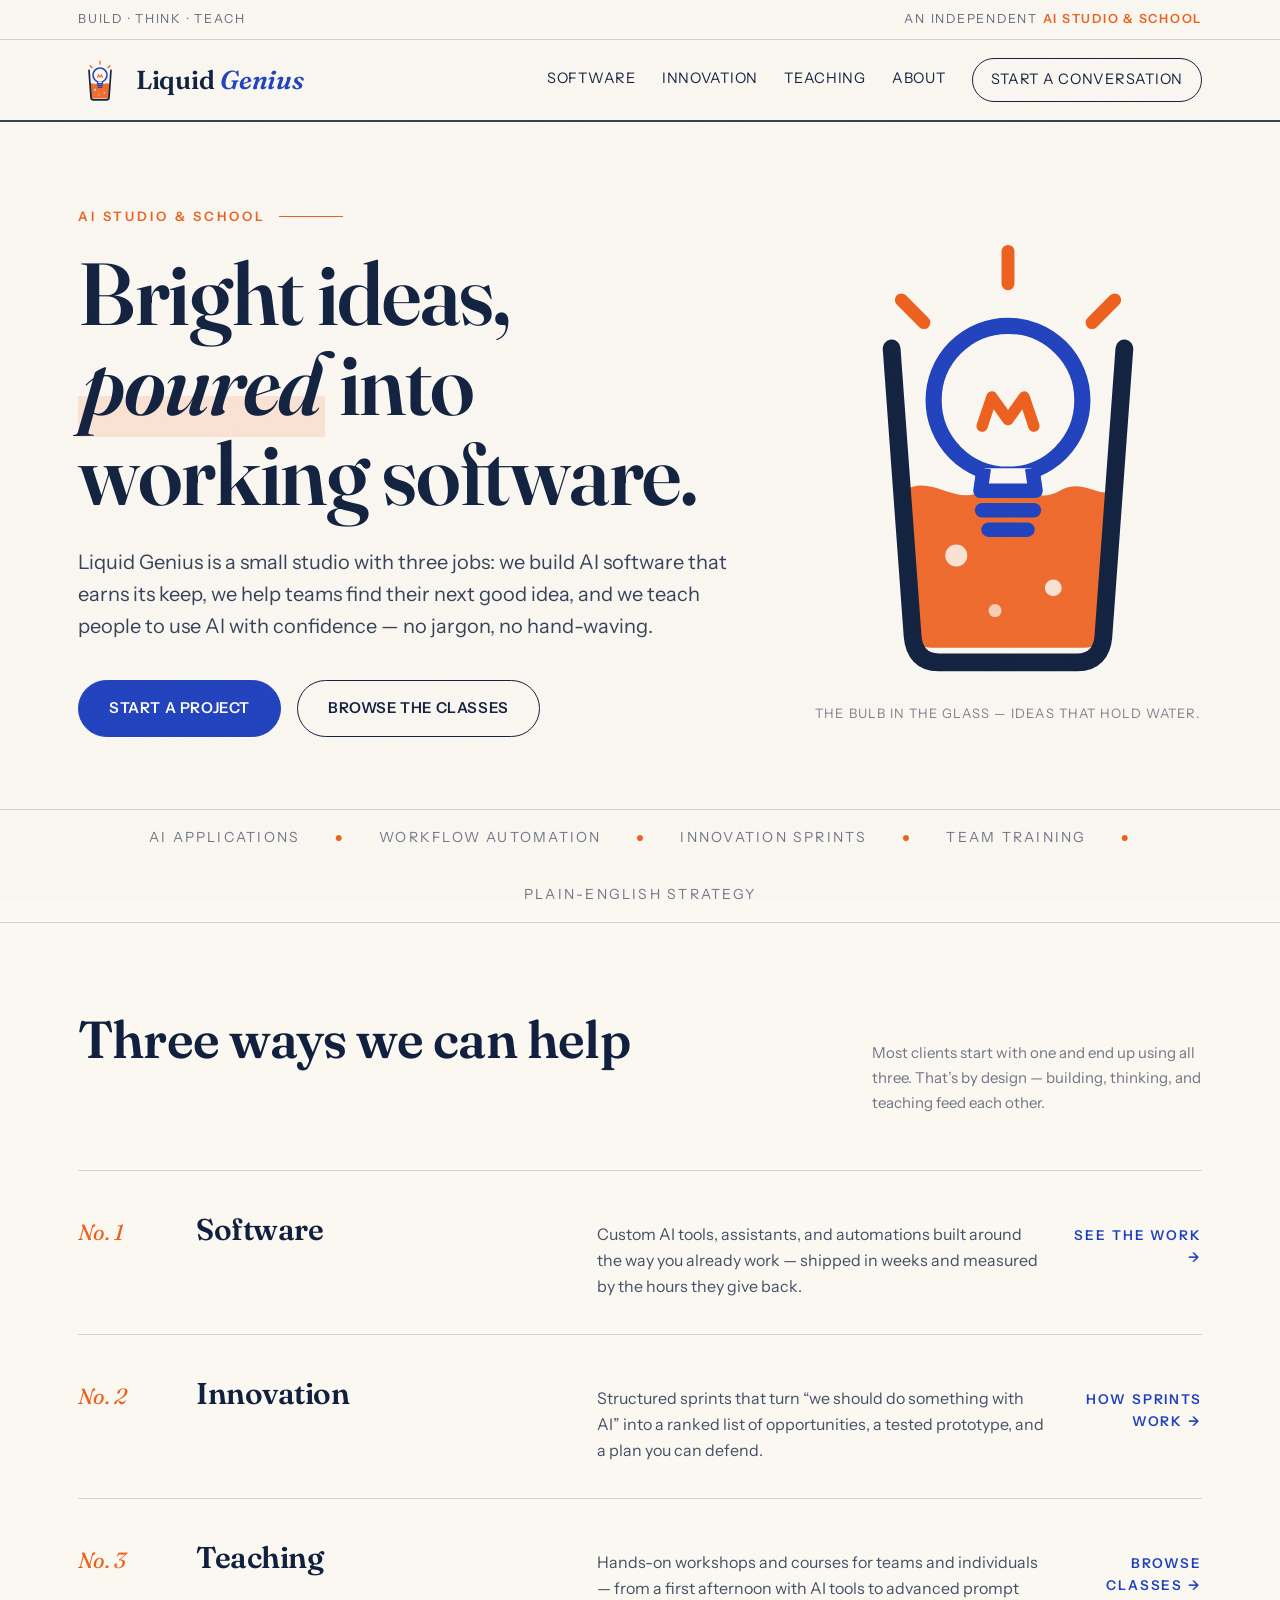
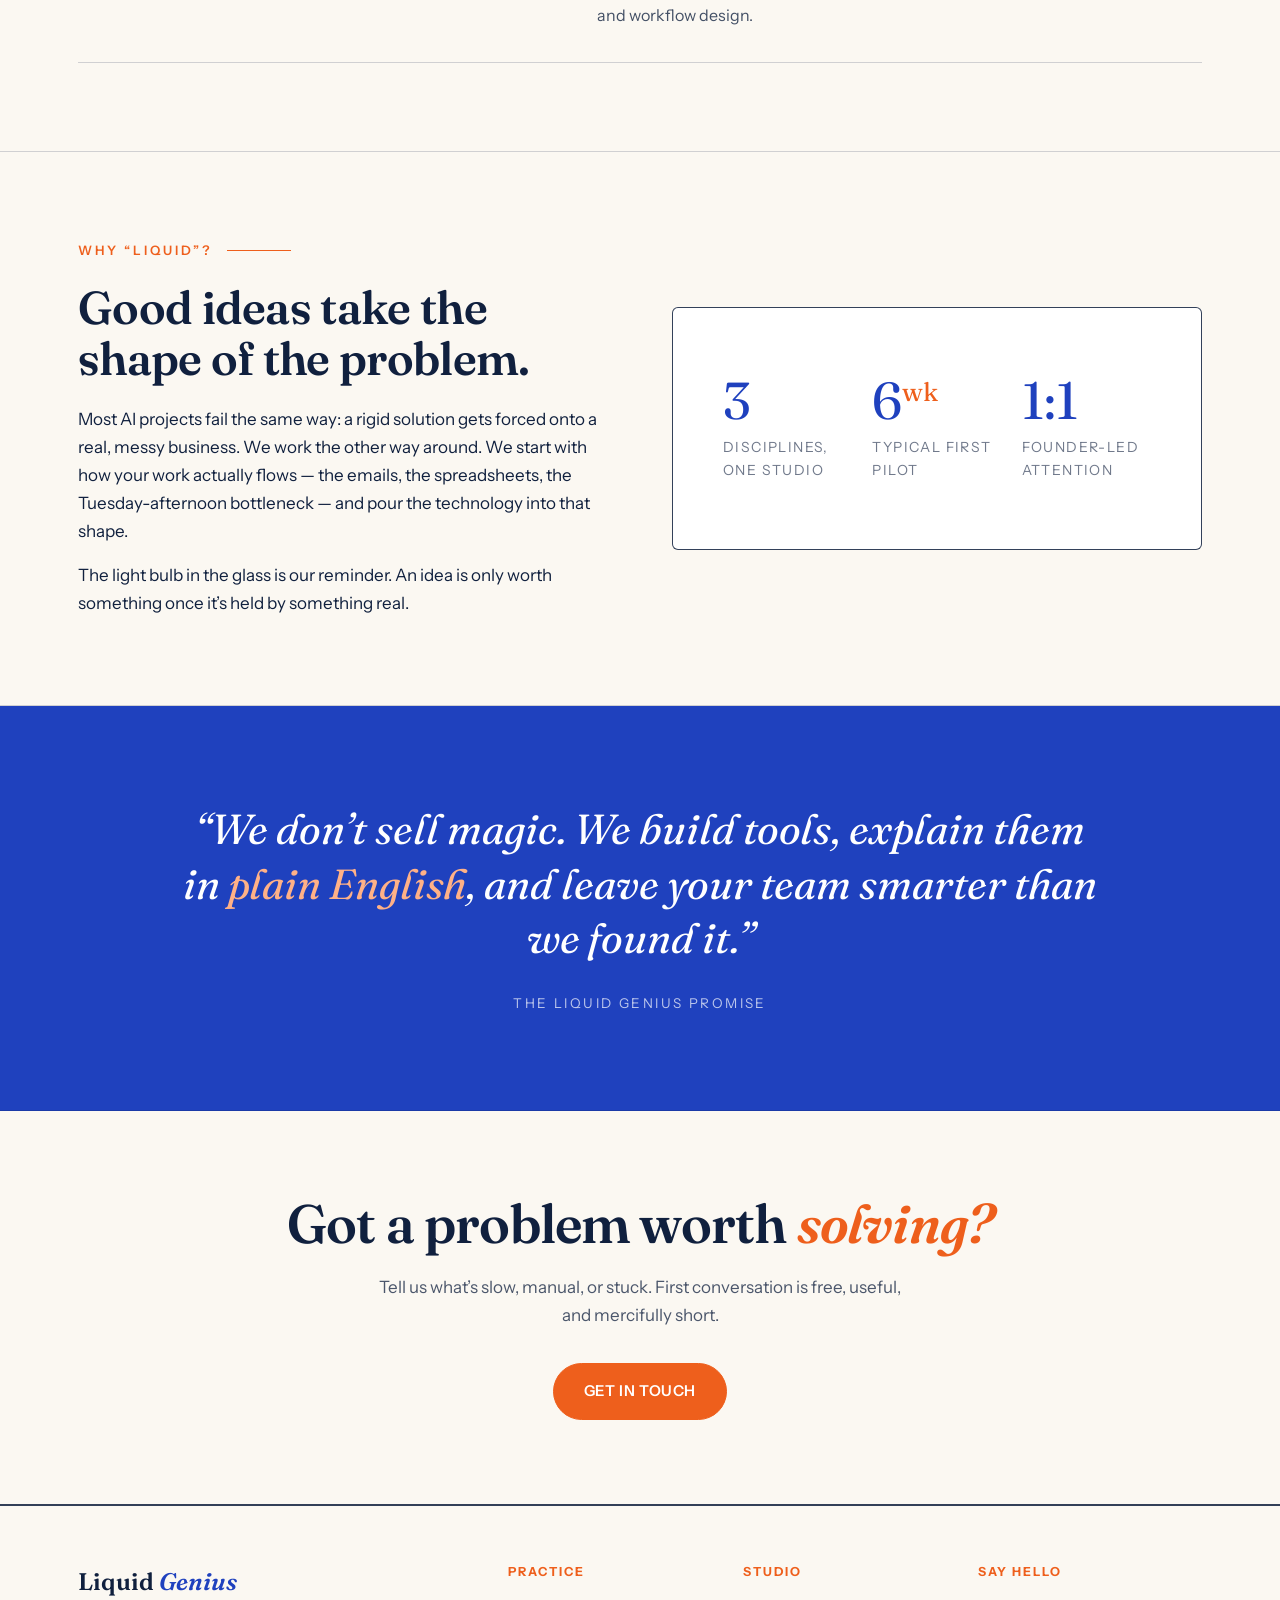
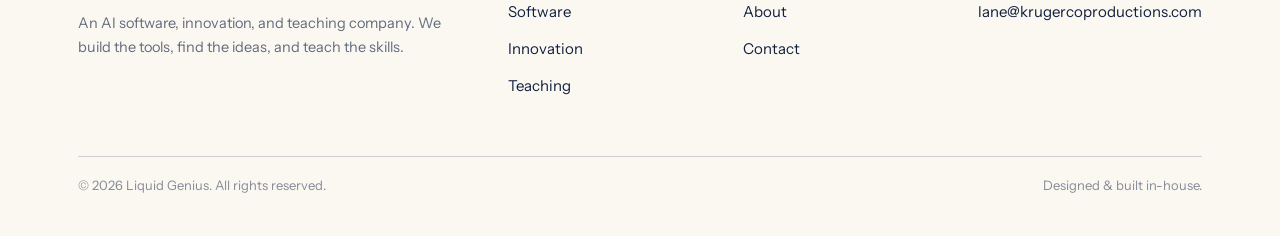
==== index.html @ c3c3f887 "Add Liquid Genius website" ====
<!DOCTYPE html>
<html lang="en">
<head>
  <meta charset="UTF-8">
  <meta name="viewport" content="width=device-width, initial-scale=1.0">
  <title>Liquid Genius — AI Software, Innovation & Teaching</title>
  <meta name="description" content="Liquid Genius is an AI studio and school. We build AI software that earns its keep, run innovation sprints, and teach teams to use AI with confidence.">
  <link rel="icon" type="image/svg+xml" href="logo.svg">
  <link rel="preconnect" href="https://fonts.googleapis.com">
  <link rel="preconnect" href="https://fonts.gstatic.com" crossorigin>
  <link href="https://fonts.googleapis.com/css2?family=Fraunces:ital,wght@0,400;0,600;1,400;1,600&family=Instrument+Sans:wght@400;500;600&display=swap" rel="stylesheet">
  <link rel="stylesheet" href="styles.css">
</head>
<body>

  <div class="topbar">
    <div class="wrap">
      <span>Build &middot; Think &middot; Teach</span>
      <span>An independent <b>AI studio &amp; school</b></span>
    </div>
  </div>

  <header class="site">
    <div class="wrap">
      <a class="brand" href="index.html">
        <img src="logo.svg" alt="Liquid Genius logo — a light bulb in a liquid glass">
        <span class="word">Liquid&nbsp;<em>Genius</em></span>
      </a>
      <input type="checkbox" id="navtoggle">
      <label class="burger" for="navtoggle" aria-label="Menu"><span></span><span></span><span></span></label>
      <nav class="main">
        <a href="software.html">Software</a>
        <a href="innovation.html">Innovation</a>
        <a href="teaching.html">Teaching</a>
        <a href="about.html">About</a>
        <a href="contact.html" class="cta">Start a conversation</a>
      </nav>
    </div>
  </header>

  <section class="hero">
    <div class="wrap grid">
      <div>
        <p class="kicker">AI Studio &amp; School</p>
        <h1 class="display">Bright ideas, <span class="mark">poured</span> into working&nbsp;software.</h1>
        <p class="lede">Liquid Genius is a small studio with three jobs: we build AI software that earns its keep, we help teams find their next good idea, and we teach people to use AI with confidence — no jargon, no hand-waving.</p>
        <div class="actions">
          <a class="btn solid" href="contact.html">Start a project</a>
          <a class="btn" href="teaching.html">Browse the classes</a>
        </div>
      </div>
      <div class="hero-art">
        <img src="logo.svg" alt="A light bulb suspended in a glass of orange liquid">
        <p class="caption">The bulb in the glass — ideas that hold water.</p>
      </div>
    </div>
  </section>

  <div class="strip">
    <div class="wrap">
      <span>AI applications</span><b>&#9679;</b>
      <span>Workflow automation</span><b>&#9679;</b>
      <span>Innovation sprints</span><b>&#9679;</b>
      <span>Team training</span><b>&#9679;</b>
      <span>Plain-English strategy</span>
    </div>
  </div>

  <section class="block">
    <div class="wrap">
      <div class="section-head">
        <h2>Three ways we can help</h2>
        <p class="note">Most clients start with one and end up using all three. That&rsquo;s by design — building, thinking, and teaching feed each other.</p>
      </div>

      <a class="svc" href="software.html">
        <span class="no">No. 1</span>
        <h3>Software</h3>
        <p>Custom AI tools, assistants, and automations built around the way you already work — shipped in weeks and measured by the hours they give back.</p>
        <span class="go">See the work &rarr;</span>
      </a>
      <a class="svc" href="innovation.html">
        <span class="no">No. 2</span>
        <h3>Innovation</h3>
        <p>Structured sprints that turn &ldquo;we should do something with AI&rdquo; into a ranked list of opportunities, a tested prototype, and a plan you can defend.</p>
        <span class="go">How sprints work &rarr;</span>
      </a>
      <a class="svc" href="teaching.html">
        <span class="no">No. 3</span>
        <h3>Teaching</h3>
        <p>Hands-on workshops and courses for teams and individuals — from a first afternoon with AI tools to advanced prompt and workflow design.</p>
        <span class="go">Browse classes &rarr;</span>
      </a>
    </div>
  </section>

  <section class="block">
    <div class="wrap feature">
      <div>
        <p class="kicker">Why &ldquo;Liquid&rdquo;?</p>
        <h2>Good ideas take the shape of the problem.</h2>
        <p>Most AI projects fail the same way: a rigid solution gets forced onto a real, messy business. We work the other way around. We start with how your work actually flows — the emails, the spreadsheets, the Tuesday-afternoon bottleneck — and pour the technology into that shape.</p>
        <p>The light bulb in the glass is our reminder. An idea is only worth something once it&rsquo;s held by something real.</p>
      </div>
      <div class="art">
        <div class="stats" style="border:none; background:transparent;">
          <div class="stat" style="border:none; padding:18px 10px;">
            <div class="n">3</div>
            <div class="l">Disciplines, one studio</div>
          </div>
          <div class="stat" style="border:none; padding:18px 10px;">
            <div class="n">6<sup>wk</sup></div>
            <div class="l">Typical first pilot</div>
          </div>
          <div class="stat" style="border:none; padding:18px 10px;">
            <div class="n">1:1</div>
            <div class="l">Founder-led attention</div>
          </div>
        </div>
      </div>
    </div>
  </section>

  <section class="pull">
    <div class="wrap">
      <blockquote>&ldquo;We don&rsquo;t sell magic. We build tools, explain them in <span class="hl">plain English</span>, and leave your team smarter than we found it.&rdquo;</blockquote>
      <cite>The Liquid Genius promise</cite>
    </div>
  </section>

  <section class="band">
    <div class="wrap">
      <h2>Got a problem worth <em>solving?</em></h2>
      <p>Tell us what&rsquo;s slow, manual, or stuck. First conversation is free, useful, and mercifully short.</p>
      <a class="btn orange" href="contact.html">Get in touch</a>
    </div>
  </section>

  <footer class="site">
    <div class="wrap">
      <div class="cols">
        <div>
          <div class="word">Liquid&nbsp;<em>Genius</em></div>
          <p>An AI software, innovation, and teaching company. We build the tools, find the ideas, and teach the skills.</p>
        </div>
        <div>
          <h4>Practice</h4>
          <ul>
            <li><a href="software.html">Software</a></li>
            <li><a href="innovation.html">Innovation</a></li>
            <li><a href="teaching.html">Teaching</a></li>
          </ul>
        </div>
        <div>
          <h4>Studio</h4>
          <ul>
            <li><a href="about.html">About</a></li>
            <li><a href="contact.html">Contact</a></li>
          </ul>
        </div>
        <div>
          <h4>Say hello</h4>
          <ul>
            <li><a href="mailto:lane@krugercoproductions.com">lane@krugercoproductions.com</a></li>
          </ul>
        </div>
      </div>
      <div class="fine">
        <span>&copy; 2026 Liquid Genius. All rights reserved.</span>
        <span>Designed &amp; built in-house.</span>
      </div>
    </div>
  </footer>

</body>
</html>
---- styles.css ----
/* ------------------------------------------------------------------
   Liquid Genius — house stylesheet
   Bright editorial: warm paper, navy ink, cobalt blue, tangerine.
------------------------------------------------------------------- */

:root {
  --paper: #FBF8F2;
  --ink: #10203E;
  --blue: #1F41BE;
  --blue-deep: #14297A;
  --orange: #EE5F1C;
  --orange-soft: #FBE3D4;
  --rule: rgba(16, 32, 62, 0.18);
  --rule-strong: rgba(16, 32, 62, 0.85);
  --max: 1180px;
  --serif: "Fraunces", Georgia, serif;
  --sans: "Instrument Sans", "Helvetica Neue", Arial, sans-serif;
}

* { margin: 0; padding: 0; box-sizing: border-box; }

html { scroll-behavior: smooth; }

body {
  background: var(--paper);
  color: var(--ink);
  font-family: var(--sans);
  font-size: 17px;
  line-height: 1.65;
  -webkit-font-smoothing: antialiased;
}

/* faint paper grain */
body::before {
  content: "";
  position: fixed;
  inset: 0;
  pointer-events: none;
  z-index: 999;
  opacity: 0.05;
  background-image: url("data:image/svg+xml,%3Csvg xmlns='http://www.w3.org/2000/svg' width='160' height='160'%3E%3Cfilter id='n'%3E%3CfeTurbulence type='fractalNoise' baseFrequency='0.9' numOctaves='2'/%3E%3C/filter%3E%3Crect width='160' height='160' filter='url(%23n)'/%3E%3C/svg%3E");
}

img, svg { display: block; max-width: 100%; }

a { color: var(--blue); text-decoration-color: var(--orange); text-decoration-thickness: 2px; text-underline-offset: 3px; }
a:hover { color: var(--orange); }

.wrap { max-width: var(--max); margin: 0 auto; padding: 0 28px; }

/* ---------- masthead ---------- */

.topbar {
  border-bottom: 1px solid var(--rule);
  font-size: 12.5px;
  letter-spacing: 0.14em;
  text-transform: uppercase;
}
.topbar .wrap {
  display: flex;
  justify-content: space-between;
  padding-top: 9px;
  padding-bottom: 9px;
  color: rgba(16, 32, 62, 0.65);
}
.topbar span b { color: var(--orange); font-weight: 600; }

header.site {
  border-bottom: 2px solid var(--rule-strong);
  position: relative;
}
header.site .wrap {
  display: flex;
  align-items: center;
  justify-content: space-between;
  gap: 24px;
  padding-top: 18px;
  padding-bottom: 18px;
}

.brand {
  display: flex;
  align-items: center;
  gap: 14px;
  text-decoration: none;
  color: var(--ink);
}
.brand:hover { color: var(--ink); }
.brand svg, .brand img { width: 44px; height: 44px; }
.brand .word {
  font-family: var(--serif);
  font-weight: 600;
  font-size: 26px;
  letter-spacing: -0.01em;
  line-height: 1;
}
.brand .word em { font-style: italic; color: var(--blue); }

nav.main { display: flex; gap: 26px; align-items: center; }
nav.main a {
  font-size: 14.5px;
  letter-spacing: 0.05em;
  text-transform: uppercase;
  text-decoration: none;
  color: var(--ink);
  padding: 4px 0;
  border-bottom: 2px solid transparent;
}
nav.main a:hover { border-bottom-color: var(--orange); color: var(--ink); }
nav.main a.here { border-bottom-color: var(--blue); }
nav.main a.cta {
  border: 1.5px solid var(--ink);
  padding: 9px 18px;
  border-radius: 999px;
}
nav.main a.cta:hover { background: var(--orange); border-color: var(--orange); color: #fff; }

/* mobile nav */
#navtoggle { display: none; }
label.burger { display: none; cursor: pointer; }
label.burger span { display: block; width: 26px; height: 2px; background: var(--ink); margin: 6px 0; }

/* ---------- type ---------- */

h1, h2, h3 { font-family: var(--serif); font-weight: 600; letter-spacing: -0.015em; }

.kicker {
  font-family: var(--sans);
  font-size: 13px;
  font-weight: 600;
  letter-spacing: 0.22em;
  text-transform: uppercase;
  color: var(--orange);
  display: flex;
  align-items: center;
  gap: 14px;
  margin-bottom: 22px;
}
.kicker::after { content: ""; height: 1px; flex: 0 0 64px; background: var(--orange); }

.display {
  font-size: clamp(44px, 7vw, 88px);
  line-height: 1.02;
}
.display em { font-style: italic; color: var(--blue); }
.display .mark {
  font-style: italic;
  color: var(--ink);
  background: linear-gradient(transparent 62%, var(--orange-soft) 62%);
  padding: 0 4px;
}

.lede {
  font-size: 20px;
  line-height: 1.6;
  max-width: 34em;
  color: rgba(16, 32, 62, 0.85);
}

/* ---------- hero ---------- */

.hero { padding: 84px 0 72px; border-bottom: 1px solid var(--rule); }
.hero .grid {
  display: grid;
  grid-template-columns: minmax(0, 7fr) minmax(0, 4fr);
  gap: 56px;
  align-items: center;
}
.hero .lede { margin-top: 28px; }
.hero .actions { margin-top: 38px; display: flex; gap: 16px; flex-wrap: wrap; }

.btn {
  display: inline-block;
  font-size: 15px;
  font-weight: 600;
  letter-spacing: 0.04em;
  text-transform: uppercase;
  text-decoration: none;
  padding: 15px 30px;
  border-radius: 999px;
  border: 1.5px solid var(--ink);
  color: var(--ink);
  transition: all 0.15s ease;
}
.btn:hover { transform: translateY(-2px); color: var(--ink); }
.btn.solid { background: var(--blue); border-color: var(--blue); color: #fff; }
.btn.solid:hover { background: var(--blue-deep); border-color: var(--blue-deep); color: #fff; }
.btn.orange { background: var(--orange); border-color: var(--orange); color: #fff; }
.btn.orange:hover { filter: brightness(0.92); color: #fff; }

.hero-art { position: relative; }
.hero-art svg { width: 100%; max-width: 380px; margin: 0 auto; }
.hero-art .caption {
  margin-top: 18px;
  text-align: center;
  font-size: 13px;
  letter-spacing: 0.08em;
  text-transform: uppercase;
  color: rgba(16, 32, 62, 0.55);
}

/* ---------- ticker strip ---------- */

.strip {
  border-bottom: 1px solid var(--rule);
  padding: 16px 0;
  font-size: 14px;
  letter-spacing: 0.16em;
  text-transform: uppercase;
  color: rgba(16, 32, 62, 0.6);
}
.strip .wrap { display: flex; gap: 34px; flex-wrap: wrap; justify-content: center; }
.strip b { color: var(--orange); font-weight: 600; }

/* ---------- numbered services ---------- */

section.block { padding: 88px 0; border-bottom: 1px solid var(--rule); }
section.block.tight { padding: 64px 0; }

.section-head { display: flex; align-items: baseline; justify-content: space-between; gap: 24px; margin-bottom: 54px; flex-wrap: wrap; }
.section-head h2 { font-size: clamp(32px, 4.4vw, 52px); line-height: 1.08; }
.section-head .note { font-size: 15px; color: rgba(16, 32, 62, 0.6); max-width: 22em; }

.svc { display: grid; grid-template-columns: 90px minmax(0, 5fr) minmax(0, 6fr) 130px; gap: 28px; align-items: baseline; padding: 34px 0; border-top: 1px solid var(--rule); text-decoration: none; color: var(--ink); transition: background 0.15s ease; }
.svc:last-of-type { border-bottom: 1px solid var(--rule); }
.svc:hover { background: rgba(31, 65, 190, 0.045); color: var(--ink); }
.svc .no { font-family: var(--serif); font-style: italic; font-size: 22px; color: var(--orange); }
.svc h3 { font-size: 30px; }
.svc p { font-size: 16px; color: rgba(16, 32, 62, 0.78); }
.svc .go { font-size: 13.5px; font-weight: 600; letter-spacing: 0.14em; text-transform: uppercase; color: var(--blue); text-align: right; }
.svc:hover .go { color: var(--orange); }

/* ---------- two-column feature ---------- */

.feature { display: grid; grid-template-columns: 1fr 1fr; gap: 64px; align-items: center; }
.feature h2 { font-size: clamp(30px, 4vw, 46px); line-height: 1.1; margin-bottom: 20px; }
.feature p + p { margin-top: 16px; }
.feature .art { border: 1.5px solid var(--rule-strong); border-radius: 6px; padding: 48px 40px; background: #fff; }

/* ---------- stats ---------- */

.stats { display: grid; grid-template-columns: repeat(3, 1fr); gap: 0; border: 1.5px solid var(--rule-strong); border-radius: 6px; overflow: hidden; background: #fff; }
.stat { padding: 38px 34px; border-left: 1px solid var(--rule); }
.stat:first-child { border-left: 0; }
.stat .n { font-family: var(--serif); font-size: 52px; line-height: 1; color: var(--blue); }
.stat .n sup { font-size: 26px; color: var(--orange); }
.stat .l { margin-top: 10px; font-size: 14px; letter-spacing: 0.1em; text-transform: uppercase; color: rgba(16, 32, 62, 0.6); }

/* ---------- cards (courses etc.) ---------- */

.cards { display: grid; grid-template-columns: repeat(3, 1fr); gap: 26px; }
.card { border: 1.5px solid var(--rule-strong); border-radius: 6px; background: #fff; padding: 32px 28px; display: flex; flex-direction: column; gap: 14px; }
.card .tag { align-self: flex-start; font-size: 12px; font-weight: 600; letter-spacing: 0.14em; text-transform: uppercase; color: var(--orange); border: 1px solid var(--orange); border-radius: 999px; padding: 4px 12px; }
.card h3 { font-size: 24px; line-height: 1.2; }
.card p { font-size: 15.5px; color: rgba(16, 32, 62, 0.78); flex: 1; }
.card .meta { font-size: 13.5px; letter-spacing: 0.06em; text-transform: uppercase; color: rgba(16, 32, 62, 0.55); border-top: 1px solid var(--rule); padding-top: 14px; }

/* ---------- pull quote ---------- */

.pull { padding: 96px 0; text-align: center; border-bottom: 1px solid var(--rule); background: var(--blue); color: #fff; }
.pull blockquote { font-family: var(--serif); font-style: italic; font-size: clamp(26px, 3.6vw, 42px); line-height: 1.3; max-width: 22em; margin: 0 auto; }
.pull blockquote .hl { color: #FFB187; }
.pull cite { display: block; margin-top: 26px; font-family: var(--sans); font-style: normal; font-size: 13.5px; letter-spacing: 0.18em; text-transform: uppercase; color: rgba(255, 255, 255, 0.7); }

/* ---------- page hero (interior pages) ---------- */

.page-hero { padding: 72px 0 56px; border-bottom: 1px solid var(--rule); }
.page-hero h1 { font-size: clamp(40px, 6vw, 72px); line-height: 1.04; }
.page-hero h1 em { font-style: italic; color: var(--blue); }
.page-hero .lede { margin-top: 24px; }

/* ---------- prose lists ---------- */

.steps { counter-reset: step; }
.step { display: grid; grid-template-columns: 90px 1fr; gap: 28px; padding: 32px 0; border-top: 1px solid var(--rule); }
.step:last-child { border-bottom: 1px solid var(--rule); }
.step::before { counter-increment: step; content: "0" counter(step); font-family: var(--serif); font-style: italic; font-size: 24px; color: var(--orange); }
.step h3 { font-size: 24px; margin-bottom: 8px; }
.step p { color: rgba(16, 32, 62, 0.78); max-width: 46em; }

/* ---------- CTA band ---------- */

.band { padding: 84px 0; text-align: center; }
.band h2 { font-size: clamp(32px, 4.6vw, 54px); line-height: 1.08; }
.band h2 em { font-style: italic; color: var(--orange); }
.band p { margin: 20px auto 34px; max-width: 32em; color: rgba(16, 32, 62, 0.75); }

/* ---------- contact ---------- */

.contact-grid { display: grid; grid-template-columns: 5fr 6fr; gap: 64px; align-items: start; }
.contact-grid .info h3 { font-size: 22px; margin-bottom: 6px; }
.contact-grid .info .item { padding: 22px 0; border-top: 1px solid var(--rule); }
.contact-grid .info .item:last-child { border-bottom: 1px solid var(--rule); }
.contact-grid .info a { font-size: 18px; }

form.contact { border: 1.5px solid var(--rule-strong); border-radius: 6px; background: #fff; padding: 38px 34px; }
form.contact label { display: block; font-size: 13px; font-weight: 600; letter-spacing: 0.12em; text-transform: uppercase; margin: 22px 0 8px; color: rgba(16, 32, 62, 0.7); }
form.contact label:first-of-type { margin-top: 0; }
form.contact input, form.contact select, form.contact textarea {
  width: 100%;
  font: 16px/1.5 var(--sans);
  color: var(--ink);
  background: var(--paper);
  border: 1px solid var(--rule);
  border-radius: 4px;
  padding: 13px 14px;
}
form.contact input:focus, form.contact select:focus, form.contact textarea:focus {
  outline: 2px solid var(--blue);
  outline-offset: 1px;
}
form.contact button { margin-top: 28px; width: 100%; cursor: pointer; font-family: var(--sans); }

/* ---------- footer ---------- */

footer.site { border-top: 2px solid var(--rule-strong); padding: 56px 0 40px; }
footer.site .cols { display: grid; grid-template-columns: 2fr 1fr 1fr 1fr; gap: 40px; }
footer.site .word { font-family: var(--serif); font-weight: 600; font-size: 24px; }
footer.site .word em { font-style: italic; color: var(--blue); }
footer.site p { font-size: 14.5px; color: rgba(16, 32, 62, 0.65); max-width: 26em; margin-top: 10px; }
footer.site h4 { font-size: 12.5px; letter-spacing: 0.16em; text-transform: uppercase; color: var(--orange); margin-bottom: 14px; }
footer.site ul { list-style: none; }
footer.site li { margin-bottom: 9px; }
footer.site li a { font-size: 15px; text-decoration: none; color: var(--ink); }
footer.site li a:hover { color: var(--orange); }
footer.site .fine { margin-top: 48px; padding-top: 18px; border-top: 1px solid var(--rule); display: flex; justify-content: space-between; gap: 16px; flex-wrap: wrap; font-size: 13px; color: rgba(16, 32, 62, 0.5); }

/* ---------- responsive ---------- */

@media (max-width: 920px) {
  .hero .grid, .feature, .contact-grid { grid-template-columns: 1fr; }
  .hero-art { order: -1; }
  .hero-art svg { max-width: 220px; }
  .svc { grid-template-columns: 56px 1fr; }
  .svc p { grid-column: 2; }
  .svc .go { grid-column: 2; text-align: left; }
  .stats, .cards { grid-template-columns: 1fr; }
  .stat { border-left: 0; border-top: 1px solid var(--rule); }
  .stat:first-child { border-top: 0; }
  footer.site .cols { grid-template-columns: 1fr 1fr; }

  label.burger { display: block; }
  nav.main {
    display: none;
    position: absolute;
    top: 100%;
    left: 0;
    right: 0;
    background: var(--paper);
    border-bottom: 2px solid var(--rule-strong);
    flex-direction: column;
    align-items: flex-start;
    padding: 20px 28px 26px;
    gap: 18px;
    z-index: 50;
  }
  #navtoggle:checked ~ nav.main { display: flex; }
}
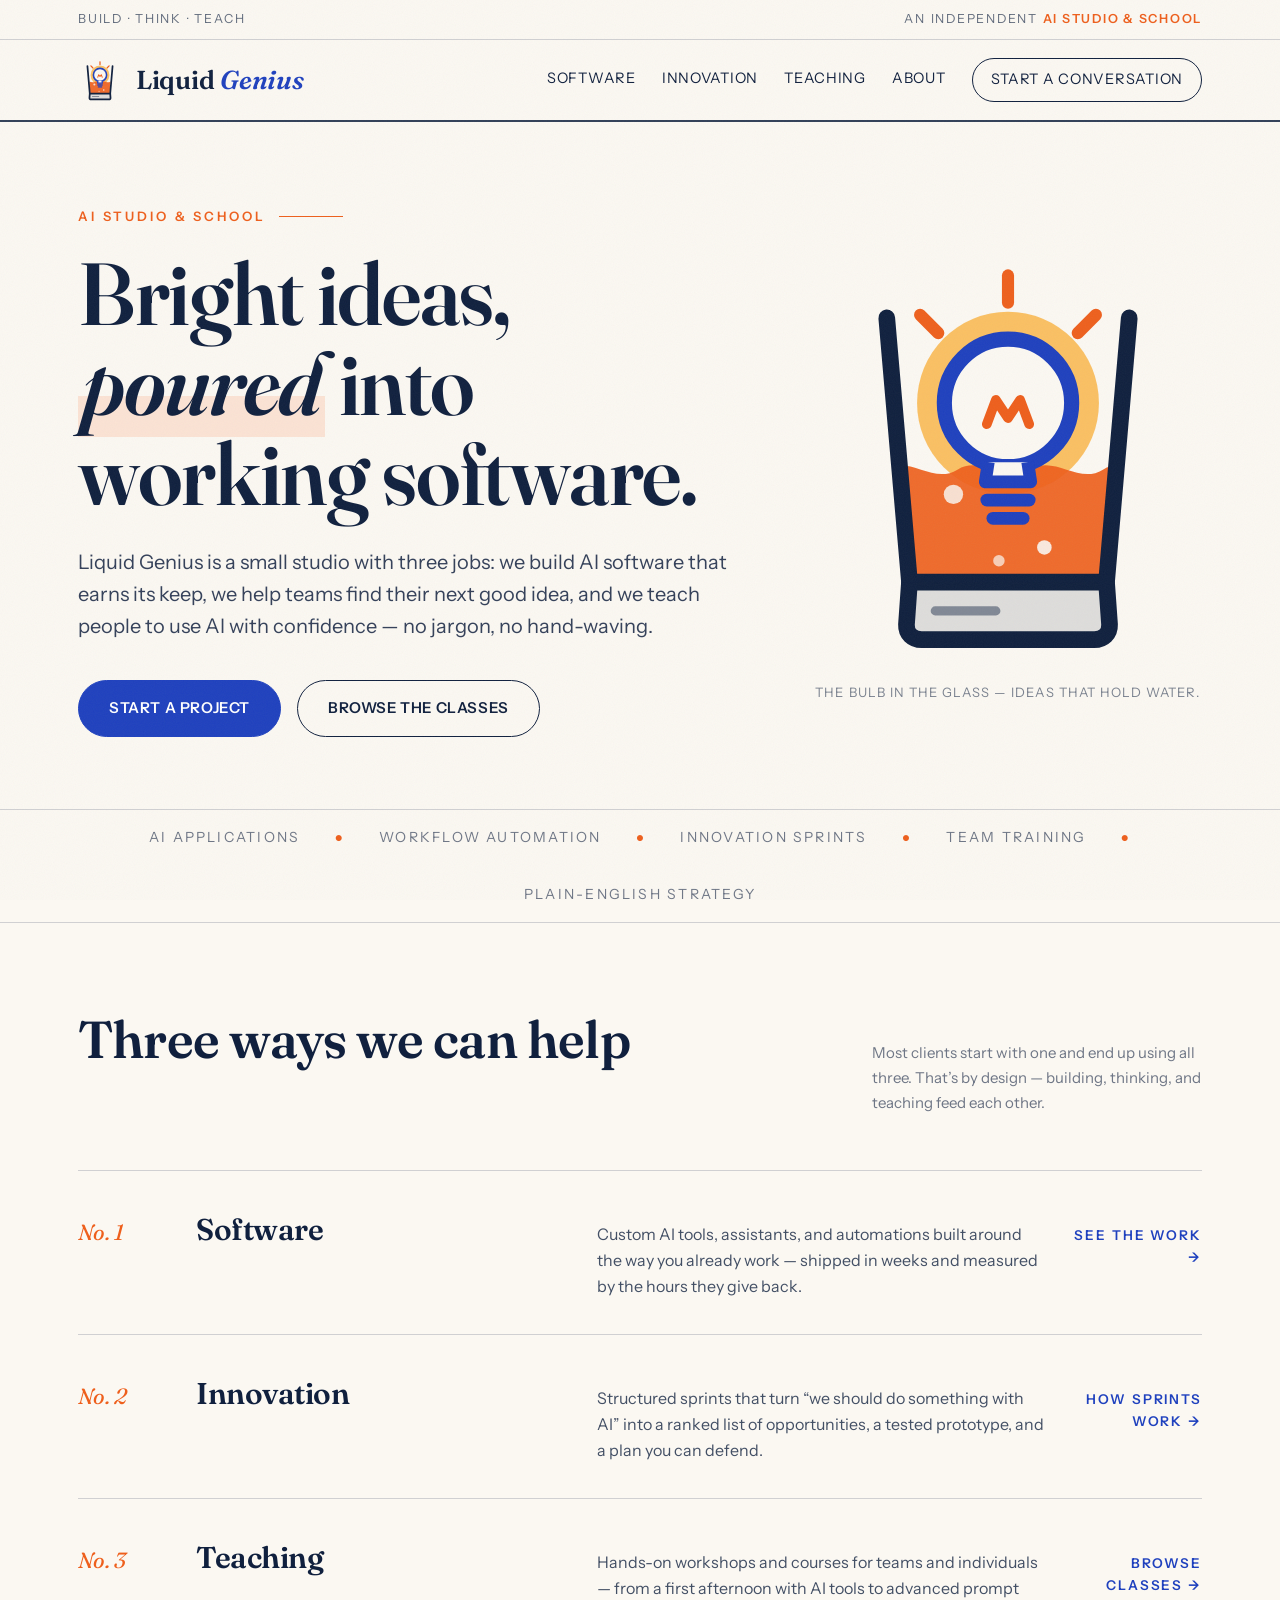
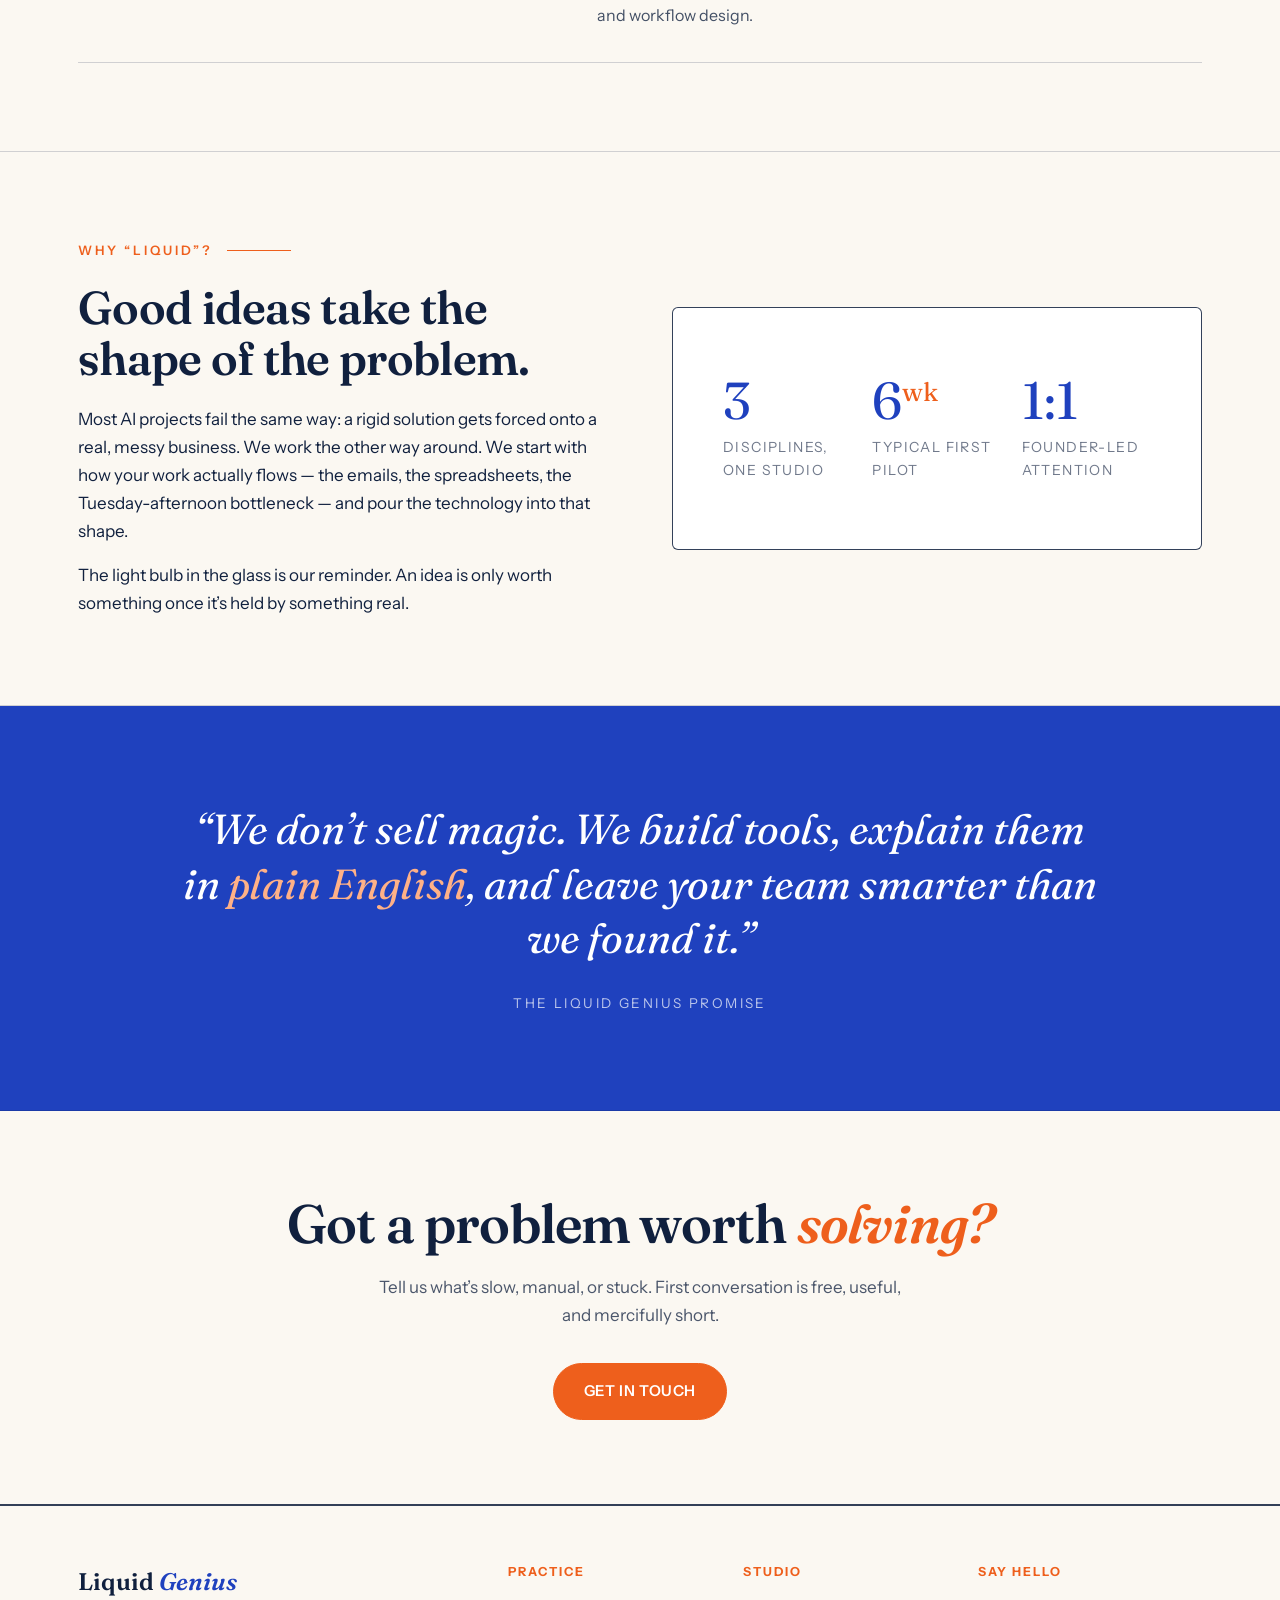
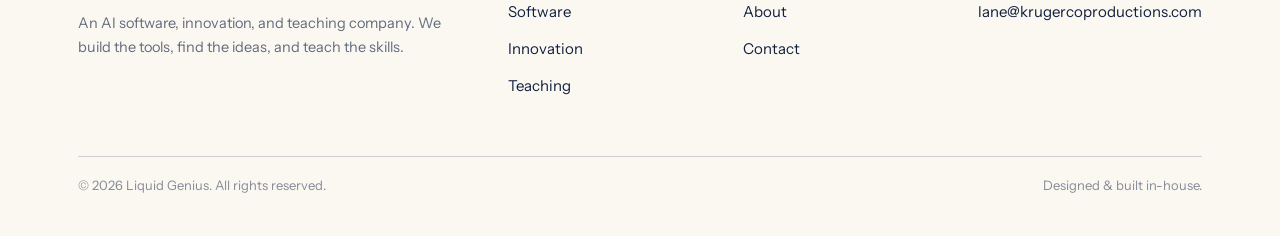
==== commit ab823e4f: "New rocks-glass logo + site animations" ====
--- a/index.html
+++ b/index.html
@@ -172,5 +172,6 @@
     </div>
   </footer>
 
+  <script src="script.js" defer></script>
 </body>
 </html>
--- a/styles.css
+++ b/styles.css
@@ -324,6 +324,43 @@
 footer.site li a { font-size: 15px; text-decoration: none; color: var(--ink); }
 footer.site li a:hover { color: var(--orange); }
 footer.site .fine { margin-top: 48px; padding-top: 18px; border-top: 1px solid var(--rule); display: flex; justify-content: space-between; gap: 16px; flex-wrap: wrap; font-size: 13px; color: rgba(16, 32, 62, 0.5); }
+
+/* ---------- animations ---------- */
+
+@keyframes rise-in {
+  from { opacity: 0; transform: translateY(26px); }
+  to   { opacity: 1; transform: none; }
+}
+
+/* hero intro (on page load) */
+.hero .kicker    { animation: rise-in 0.7s ease-out both; }
+.hero .display   { animation: rise-in 0.7s ease-out 0.12s both; }
+.hero .lede      { animation: rise-in 0.7s ease-out 0.24s both; }
+.hero .actions   { animation: rise-in 0.7s ease-out 0.36s both; }
+.hero-art        { animation: rise-in 0.9s ease-out 0.3s both; }
+
+/* gentle float for the hero glass */
+@keyframes bob { 0%, 100% { transform: translateY(0); } 50% { transform: translateY(-10px); } }
+.hero-art img, .hero-art svg { animation: bob 5s ease-in-out infinite; }
+
+/* scroll reveals (elements get .reveal via script.js) */
+.reveal { opacity: 0; transform: translateY(26px); transition: opacity 0.7s ease, transform 0.7s ease; }
+.reveal.in { opacity: 1; transform: none; }
+
+/* livelier hovers */
+.card { transition: transform 0.2s ease, box-shadow 0.2s ease; }
+.card:hover { transform: translateY(-6px); box-shadow: 0 14px 30px rgba(16, 32, 62, 0.1); }
+.svc .go { transition: transform 0.2s ease, color 0.15s ease; }
+.svc:hover .go { transform: translateX(6px); }
+.brand img { transition: transform 0.25s ease; }
+.brand:hover img { transform: rotate(-8deg) scale(1.06); }
+.btn:active { transform: translateY(0) scale(0.98); }
+
+@media (prefers-reduced-motion: reduce) {
+  .hero .kicker, .hero .display, .hero .lede, .hero .actions, .hero-art,
+  .hero-art img, .hero-art svg, .card, .svc .go, .brand img { animation: none; transition: none; }
+  .reveal { opacity: 1; transform: none; }
+}
 
 /* ---------- responsive ---------- */
 
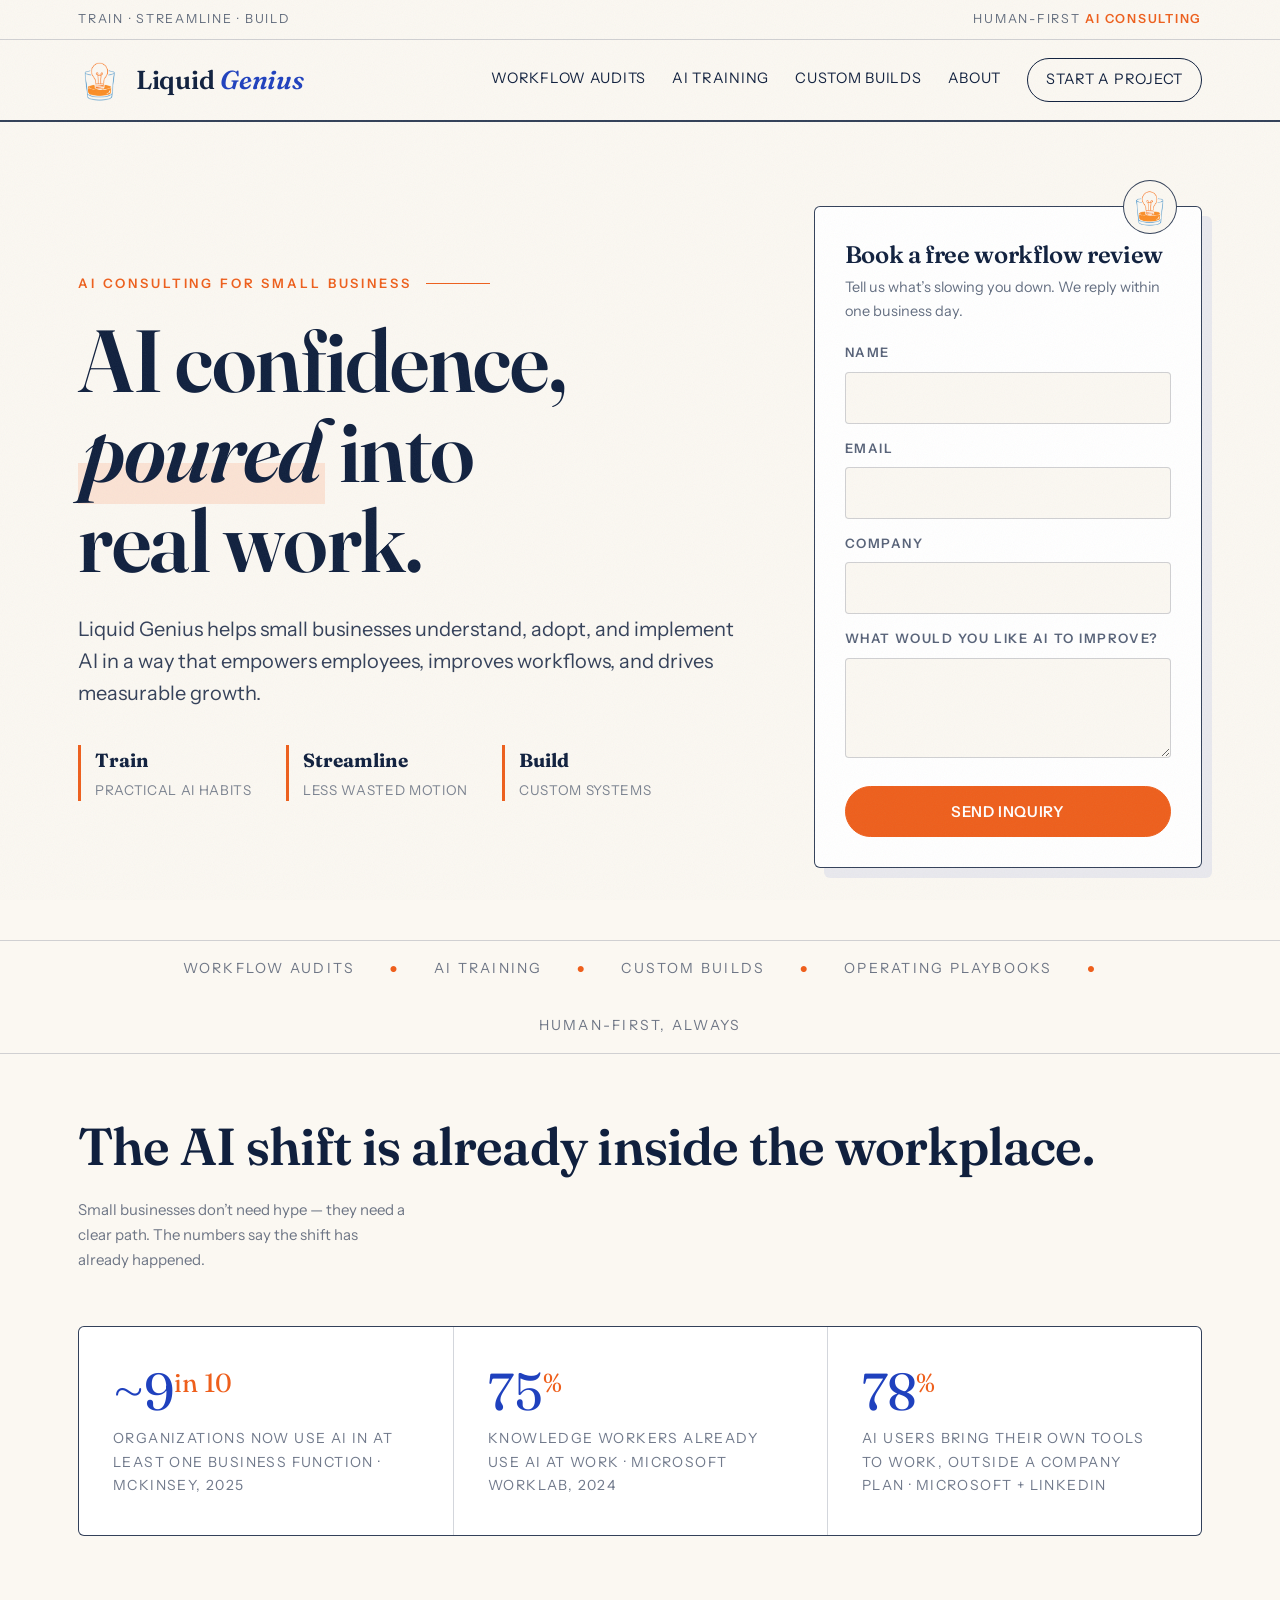
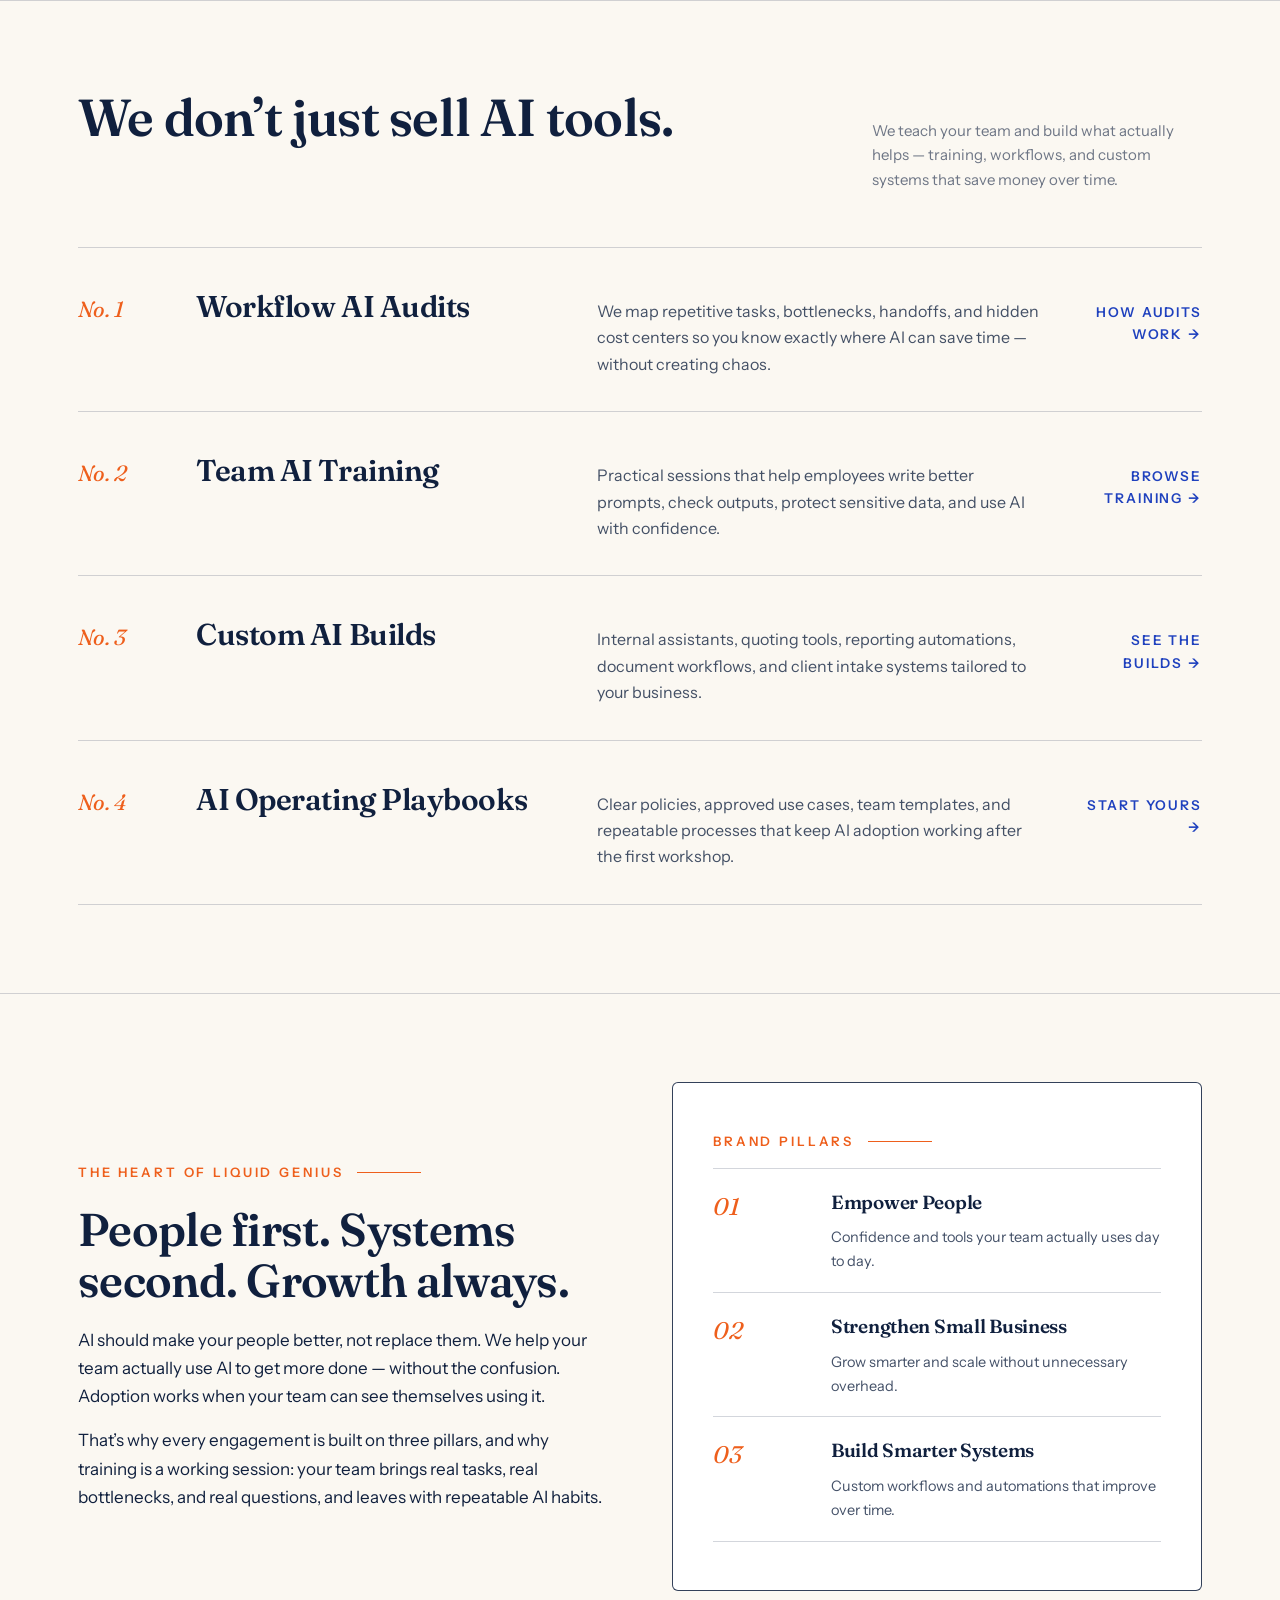
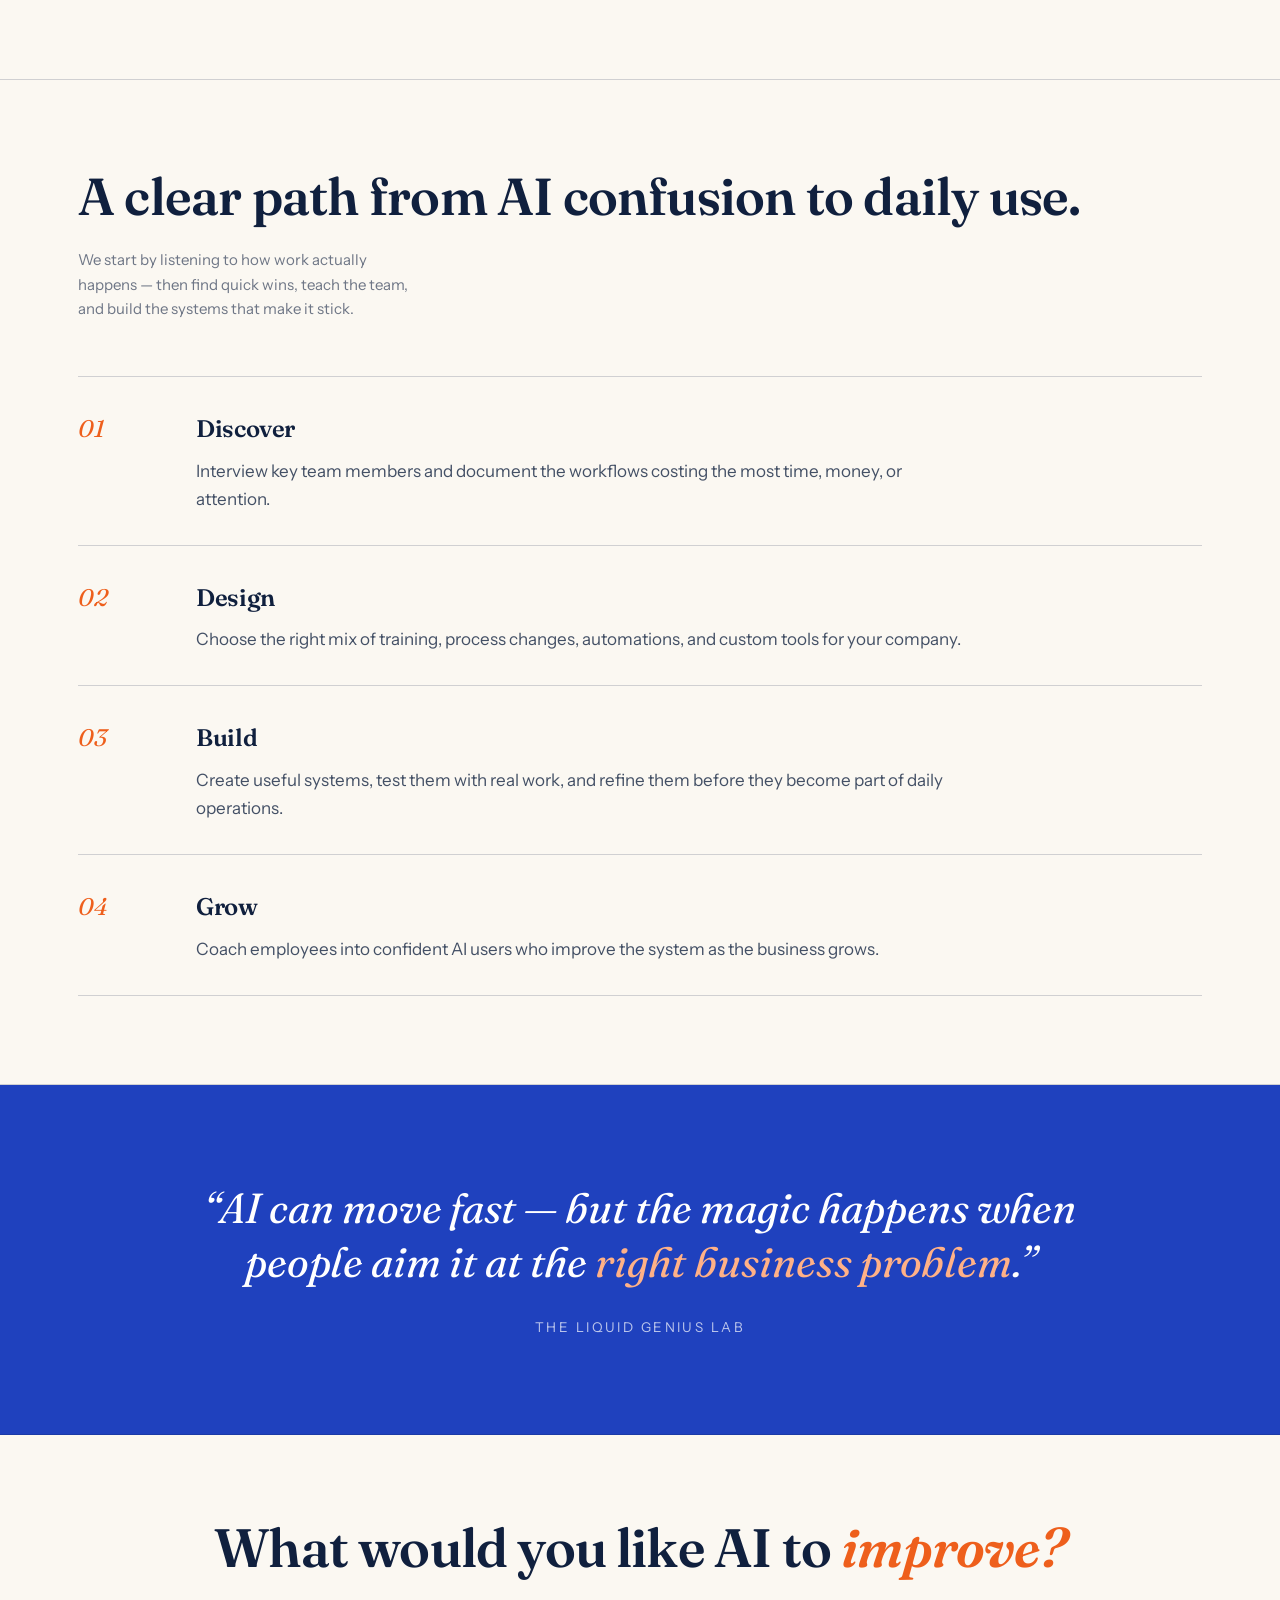
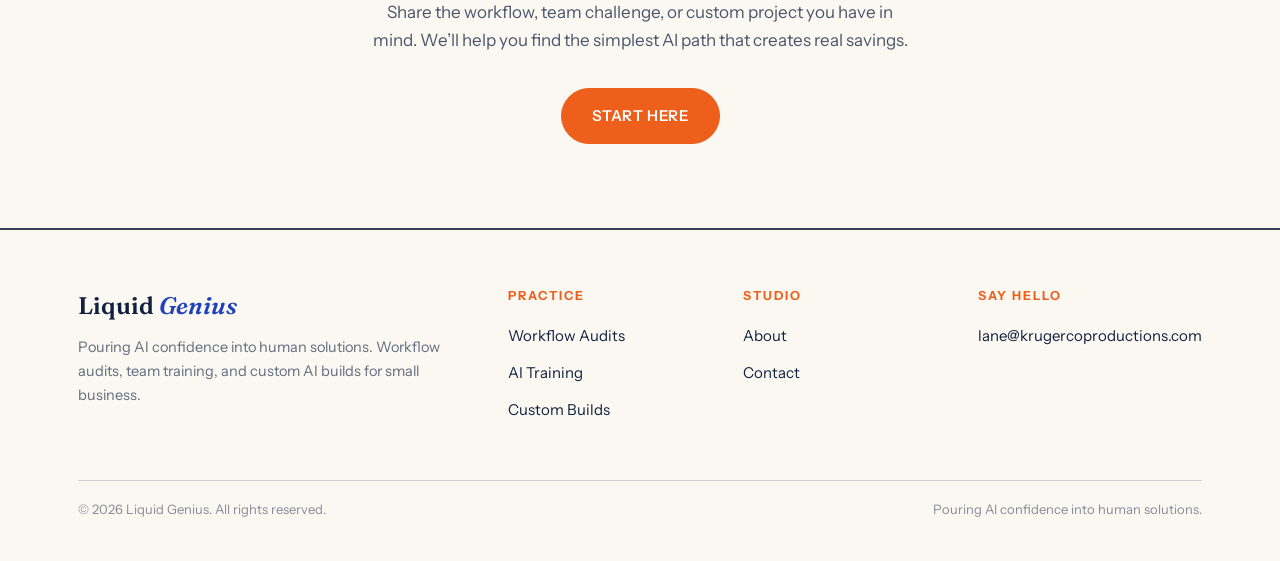
==== commit 968712f6: "Real logo, hero signup form, small-business consulting content" ====
--- a/index.html
+++ b/index.html
@@ -3,9 +3,9 @@
 <head>
   <meta charset="UTF-8">
   <meta name="viewport" content="width=device-width, initial-scale=1.0">
-  <title>Liquid Genius — AI Software, Innovation & Teaching</title>
-  <meta name="description" content="Liquid Genius is an AI studio and school. We build AI software that earns its keep, run innovation sprints, and teach teams to use AI with confidence.">
-  <link rel="icon" type="image/svg+xml" href="logo.svg">
+  <title>Liquid Genius | AI Consulting for Small Business Workflows</title>
+  <meta name="description" content="Liquid Genius helps small businesses improve workflows, train employees, and build practical custom AI systems that save money over time.">
+  <link rel="icon" type="image/png" href="liquid-genius-mark.png">
   <link rel="preconnect" href="https://fonts.googleapis.com">
   <link rel="preconnect" href="https://fonts.gstatic.com" crossorigin>
   <link href="https://fonts.googleapis.com/css2?family=Fraunces:ital,wght@0,400;0,600;1,400;1,600&family=Instrument+Sans:wght@400;500;600&display=swap" rel="stylesheet">
@@ -15,25 +15,25 @@
 
   <div class="topbar">
     <div class="wrap">
-      <span>Build &middot; Think &middot; Teach</span>
-      <span>An independent <b>AI studio &amp; school</b></span>
+      <span>Train &middot; Streamline &middot; Build</span>
+      <span>Human-first <b>AI consulting</b></span>
     </div>
   </div>
 
   <header class="site">
     <div class="wrap">
       <a class="brand" href="index.html">
-        <img src="logo.svg" alt="Liquid Genius logo — a light bulb in a liquid glass">
+        <img src="liquid-genius-mark.png" alt="Liquid Genius — a light bulb in a rocks glass">
         <span class="word">Liquid&nbsp;<em>Genius</em></span>
       </a>
       <input type="checkbox" id="navtoggle">
       <label class="burger" for="navtoggle" aria-label="Menu"><span></span><span></span><span></span></label>
       <nav class="main">
-        <a href="software.html">Software</a>
-        <a href="innovation.html">Innovation</a>
-        <a href="teaching.html">Teaching</a>
+        <a href="innovation.html">Workflow Audits</a>
+        <a href="teaching.html">AI Training</a>
+        <a href="software.html">Custom Builds</a>
         <a href="about.html">About</a>
-        <a href="contact.html" class="cta">Start a conversation</a>
+        <a href="contact.html" class="cta">Start a project</a>
       </nav>
     </div>
   </header>
@@ -41,55 +41,97 @@
   <section class="hero">
     <div class="wrap grid">
       <div>
-        <p class="kicker">AI Studio &amp; School</p>
-        <h1 class="display">Bright ideas, <span class="mark">poured</span> into working&nbsp;software.</h1>
-        <p class="lede">Liquid Genius is a small studio with three jobs: we build AI software that earns its keep, we help teams find their next good idea, and we teach people to use AI with confidence — no jargon, no hand-waving.</p>
-        <div class="actions">
-          <a class="btn solid" href="contact.html">Start a project</a>
-          <a class="btn" href="teaching.html">Browse the classes</a>
-        </div>
-      </div>
-      <div class="hero-art">
-        <img src="logo.svg" alt="A light bulb suspended in a glass of orange liquid">
-        <p class="caption">The bulb in the glass — ideas that hold water.</p>
+        <p class="kicker">AI Consulting for Small Business</p>
+        <h1 class="display">AI confidence, <span class="mark">poured</span> into real&nbsp;work.</h1>
+        <p class="lede">Liquid Genius helps small businesses understand, adopt, and implement AI in a way that empowers employees, improves workflows, and drives measurable growth.</p>
+        <div class="mini-pillars">
+          <div><b>Train</b><span>Practical AI habits</span></div>
+          <div><b>Streamline</b><span>Less wasted motion</span></div>
+          <div><b>Build</b><span>Custom systems</span></div>
+        </div>
+      </div>
+      <div class="hero-form">
+        <img class="form-mark" src="liquid-genius-mark.png" alt="">
+        <h3>Book a free workflow review</h3>
+        <p class="sub">Tell us what&rsquo;s slowing you down. We reply within one business day.</p>
+        <form class="contact" action="mailto:lane@krugercoproductions.com" method="post" enctype="text/plain">
+          <label for="h-name">Name</label>
+          <input id="h-name" name="name" type="text" required>
+          <label for="h-email">Email</label>
+          <input id="h-email" name="email" type="email" required>
+          <label for="h-company">Company</label>
+          <input id="h-company" name="company" type="text">
+          <label for="h-msg">What would you like AI to improve?</label>
+          <textarea id="h-msg" name="message" rows="3" required></textarea>
+          <button class="btn orange" type="submit">Send inquiry</button>
+        </form>
       </div>
     </div>
   </section>
 
   <div class="strip">
     <div class="wrap">
-      <span>AI applications</span><b>&#9679;</b>
-      <span>Workflow automation</span><b>&#9679;</b>
-      <span>Innovation sprints</span><b>&#9679;</b>
-      <span>Team training</span><b>&#9679;</b>
-      <span>Plain-English strategy</span>
+      <span>Workflow audits</span><b>&#9679;</b>
+      <span>AI training</span><b>&#9679;</b>
+      <span>Custom builds</span><b>&#9679;</b>
+      <span>Operating playbooks</span><b>&#9679;</b>
+      <span>Human-first, always</span>
     </div>
   </div>
 
-  <section class="block">
+  <section class="block tight">
     <div class="wrap">
       <div class="section-head">
-        <h2>Three ways we can help</h2>
-        <p class="note">Most clients start with one and end up using all three. That&rsquo;s by design — building, thinking, and teaching feed each other.</p>
-      </div>
-
+        <h2>The AI shift is already inside the workplace.</h2>
+        <p class="note">Small businesses don&rsquo;t need hype — they need a clear path. The numbers say the shift has already happened.</p>
+      </div>
+      <div class="stats">
+        <div class="stat">
+          <div class="n">~9<sup>in 10</sup></div>
+          <div class="l">Organizations now use AI in at least one business function &middot; McKinsey, 2025</div>
+        </div>
+        <div class="stat">
+          <div class="n">75<sup>%</sup></div>
+          <div class="l">Knowledge workers already use AI at work &middot; Microsoft WorkLab, 2024</div>
+        </div>
+        <div class="stat">
+          <div class="n">78<sup>%</sup></div>
+          <div class="l">AI users bring their own tools to work, outside a company plan &middot; Microsoft + LinkedIn</div>
+        </div>
+      </div>
+    </div>
+  </section>
+
+  <section class="block" id="services">
+    <div class="wrap">
+      <div class="section-head">
+        <h2>We don&rsquo;t just sell AI tools.</h2>
+        <p class="note">We teach your team and build what actually helps — training, workflows, and custom systems that save money over time.</p>
+      </div>
+
+      <a class="svc" href="innovation.html">
+        <span class="no">No. 1</span>
+        <h3>Workflow AI Audits</h3>
+        <p>We map repetitive tasks, bottlenecks, handoffs, and hidden cost centers so you know exactly where AI can save time — without creating chaos.</p>
+        <span class="go">How audits work &rarr;</span>
+      </a>
+      <a class="svc" href="teaching.html">
+        <span class="no">No. 2</span>
+        <h3>Team AI Training</h3>
+        <p>Practical sessions that help employees write better prompts, check outputs, protect sensitive data, and use AI with confidence.</p>
+        <span class="go">Browse training &rarr;</span>
+      </a>
       <a class="svc" href="software.html">
-        <span class="no">No. 1</span>
-        <h3>Software</h3>
-        <p>Custom AI tools, assistants, and automations built around the way you already work — shipped in weeks and measured by the hours they give back.</p>
-        <span class="go">See the work &rarr;</span>
-      </a>
-      <a class="svc" href="innovation.html">
-        <span class="no">No. 2</span>
-        <h3>Innovation</h3>
-        <p>Structured sprints that turn &ldquo;we should do something with AI&rdquo; into a ranked list of opportunities, a tested prototype, and a plan you can defend.</p>
-        <span class="go">How sprints work &rarr;</span>
-      </a>
-      <a class="svc" href="teaching.html">
         <span class="no">No. 3</span>
-        <h3>Teaching</h3>
-        <p>Hands-on workshops and courses for teams and individuals — from a first afternoon with AI tools to advanced prompt and workflow design.</p>
-        <span class="go">Browse classes &rarr;</span>
+        <h3>Custom AI Builds</h3>
+        <p>Internal assistants, quoting tools, reporting automations, document workflows, and client intake systems tailored to your business.</p>
+        <span class="go">See the builds &rarr;</span>
+      </a>
+      <a class="svc" href="contact.html">
+        <span class="no">No. 4</span>
+        <h3>AI Operating Playbooks</h3>
+        <p>Clear policies, approved use cases, team templates, and repeatable processes that keep AI adoption working after the first workshop.</p>
+        <span class="go">Start yours &rarr;</span>
       </a>
     </div>
   </section>
@@ -97,24 +139,66 @@
   <section class="block">
     <div class="wrap feature">
       <div>
-        <p class="kicker">Why &ldquo;Liquid&rdquo;?</p>
-        <h2>Good ideas take the shape of the problem.</h2>
-        <p>Most AI projects fail the same way: a rigid solution gets forced onto a real, messy business. We work the other way around. We start with how your work actually flows — the emails, the spreadsheets, the Tuesday-afternoon bottleneck — and pour the technology into that shape.</p>
-        <p>The light bulb in the glass is our reminder. An idea is only worth something once it&rsquo;s held by something real.</p>
+        <p class="kicker">The heart of Liquid Genius</p>
+        <h2>People first. Systems second. Growth always.</h2>
+        <p>AI should make your people better, not replace them. We help your team actually use AI to get more done — without the confusion. Adoption works when your team can see themselves using it.</p>
+        <p>That&rsquo;s why every engagement is built on three pillars, and why training is a working session: your team brings real tasks, real bottlenecks, and real questions, and leaves with repeatable AI habits.</p>
       </div>
       <div class="art">
-        <div class="stats" style="border:none; background:transparent;">
-          <div class="stat" style="border:none; padding:18px 10px;">
-            <div class="n">3</div>
-            <div class="l">Disciplines, one studio</div>
-          </div>
-          <div class="stat" style="border:none; padding:18px 10px;">
-            <div class="n">6<sup>wk</sup></div>
-            <div class="l">Typical first pilot</div>
-          </div>
-          <div class="stat" style="border:none; padding:18px 10px;">
-            <div class="n">1:1</div>
-            <div class="l">Founder-led attention</div>
+        <p class="kicker" style="margin-bottom:16px;">Brand pillars</p>
+        <div class="steps" style="counter-reset: step;">
+          <div class="step" style="padding:18px 0;">
+            <div>
+              <h3 style="font-size:19px;">Empower People</h3>
+              <p style="font-size:14.5px;">Confidence and tools your team actually uses day to day.</p>
+            </div>
+          </div>
+          <div class="step" style="padding:18px 0;">
+            <div>
+              <h3 style="font-size:19px;">Strengthen Small Business</h3>
+              <p style="font-size:14.5px;">Grow smarter and scale without unnecessary overhead.</p>
+            </div>
+          </div>
+          <div class="step" style="padding:18px 0;">
+            <div>
+              <h3 style="font-size:19px;">Build Smarter Systems</h3>
+              <p style="font-size:14.5px;">Custom workflows and automations that improve over time.</p>
+            </div>
+          </div>
+        </div>
+      </div>
+    </div>
+  </section>
+
+  <section class="block">
+    <div class="wrap">
+      <div class="section-head">
+        <h2>A clear path from AI confusion to daily use.</h2>
+        <p class="note">We start by listening to how work actually happens — then find quick wins, teach the team, and build the systems that make it stick.</p>
+      </div>
+      <div class="steps">
+        <div class="step">
+          <div>
+            <h3>Discover</h3>
+            <p>Interview key team members and document the workflows costing the most time, money, or attention.</p>
+          </div>
+        </div>
+        <div class="step">
+          <div>
+            <h3>Design</h3>
+            <p>Choose the right mix of training, process changes, automations, and custom tools for your company.</p>
+          </div>
+        </div>
+        <div class="step">
+          <div>
+            <h3>Build</h3>
+            <p>Create useful systems, test them with real work, and refine them before they become part of daily operations.</p>
+          </div>
+        </div>
+        <div class="step">
+          <div>
+            <h3>Grow</h3>
+            <p>Coach employees into confident AI users who improve the system as the business grows.</p>
           </div>
         </div>
       </div>
@@ -123,16 +207,16 @@
 
   <section class="pull">
     <div class="wrap">
-      <blockquote>&ldquo;We don&rsquo;t sell magic. We build tools, explain them in <span class="hl">plain English</span>, and leave your team smarter than we found it.&rdquo;</blockquote>
-      <cite>The Liquid Genius promise</cite>
+      <blockquote>&ldquo;AI can move fast — but the magic happens when people aim it at the <span class="hl">right business problem</span>.&rdquo;</blockquote>
+      <cite>The Liquid Genius lab</cite>
     </div>
   </section>
 
   <section class="band">
     <div class="wrap">
-      <h2>Got a problem worth <em>solving?</em></h2>
-      <p>Tell us what&rsquo;s slow, manual, or stuck. First conversation is free, useful, and mercifully short.</p>
-      <a class="btn orange" href="contact.html">Get in touch</a>
+      <h2>What would you like AI to <em>improve?</em></h2>
+      <p>Share the workflow, team challenge, or custom project you have in mind. We&rsquo;ll help you find the simplest AI path that creates real savings.</p>
+      <a class="btn orange" href="contact.html">Start here</a>
     </div>
   </section>
 
@@ -141,14 +225,14 @@
       <div class="cols">
         <div>
           <div class="word">Liquid&nbsp;<em>Genius</em></div>
-          <p>An AI software, innovation, and teaching company. We build the tools, find the ideas, and teach the skills.</p>
+          <p>Pouring AI confidence into human solutions. Workflow audits, team training, and custom AI builds for small business.</p>
         </div>
         <div>
           <h4>Practice</h4>
           <ul>
-            <li><a href="software.html">Software</a></li>
-            <li><a href="innovation.html">Innovation</a></li>
-            <li><a href="teaching.html">Teaching</a></li>
+            <li><a href="innovation.html">Workflow Audits</a></li>
+            <li><a href="teaching.html">AI Training</a></li>
+            <li><a href="software.html">Custom Builds</a></li>
           </ul>
         </div>
         <div>
@@ -167,7 +251,7 @@
       </div>
       <div class="fine">
         <span>&copy; 2026 Liquid Genius. All rights reserved.</span>
-        <span>Designed &amp; built in-house.</span>
+        <span>Pouring AI confidence into human solutions.</span>
       </div>
     </div>
   </footer>
--- a/styles.css
+++ b/styles.css
@@ -311,6 +311,28 @@
 }
 form.contact button { margin-top: 28px; width: 100%; cursor: pointer; font-family: var(--sans); }
 
+/* ---------- hero signup form + mini pillars ---------- */
+
+.mini-pillars { margin-top: 36px; display: flex; gap: 34px; flex-wrap: wrap; }
+.mini-pillars div { display: flex; flex-direction: column; gap: 2px; padding-left: 14px; border-left: 3px solid var(--orange); }
+.mini-pillars b { font-family: var(--serif); font-size: 19px; }
+.mini-pillars span { font-size: 13.5px; letter-spacing: 0.05em; text-transform: uppercase; color: rgba(16, 32, 62, 0.55); }
+
+.hero-form {
+  position: relative;
+  border: 1.5px solid var(--rule-strong);
+  border-radius: 6px;
+  background: #fff;
+  padding: 34px 30px 30px;
+  box-shadow: 10px 10px 0 rgba(31, 65, 190, 0.08);
+}
+.hero-form .form-mark { width: 54px; height: 54px; position: absolute; top: -27px; right: 24px; background: var(--paper); border: 1.5px solid var(--rule-strong); border-radius: 50%; padding: 6px; }
+.hero-form h3 { font-size: 24px; line-height: 1.15; }
+.hero-form .sub { margin: 8px 0 18px; font-size: 14.5px; color: rgba(16, 32, 62, 0.65); }
+.hero-form form.contact { border: none; border-radius: 0; background: transparent; padding: 0; }
+.hero-form form.contact label { margin-top: 14px; }
+.hero-form form.contact button { margin-top: 20px; }
+
 /* ---------- footer ---------- */
 
 footer.site { border-top: 2px solid var(--rule-strong); padding: 56px 0 40px; }
@@ -338,6 +360,8 @@
 .hero .lede      { animation: rise-in 0.7s ease-out 0.24s both; }
 .hero .actions   { animation: rise-in 0.7s ease-out 0.36s both; }
 .hero-art        { animation: rise-in 0.9s ease-out 0.3s both; }
+.hero-form       { animation: rise-in 0.9s ease-out 0.3s both; }
+.mini-pillars    { animation: rise-in 0.7s ease-out 0.48s both; }
 
 /* gentle float for the hero glass */
 @keyframes bob { 0%, 100% { transform: translateY(0); } 50% { transform: translateY(-10px); } }
@@ -367,6 +391,7 @@
 @media (max-width: 920px) {
   .hero .grid, .feature, .contact-grid { grid-template-columns: 1fr; }
   .hero-art { order: -1; }
+  .hero-form { margin-top: 16px; }
   .hero-art svg { max-width: 220px; }
   .svc { grid-template-columns: 56px 1fr; }
   .svc p { grid-column: 2; }
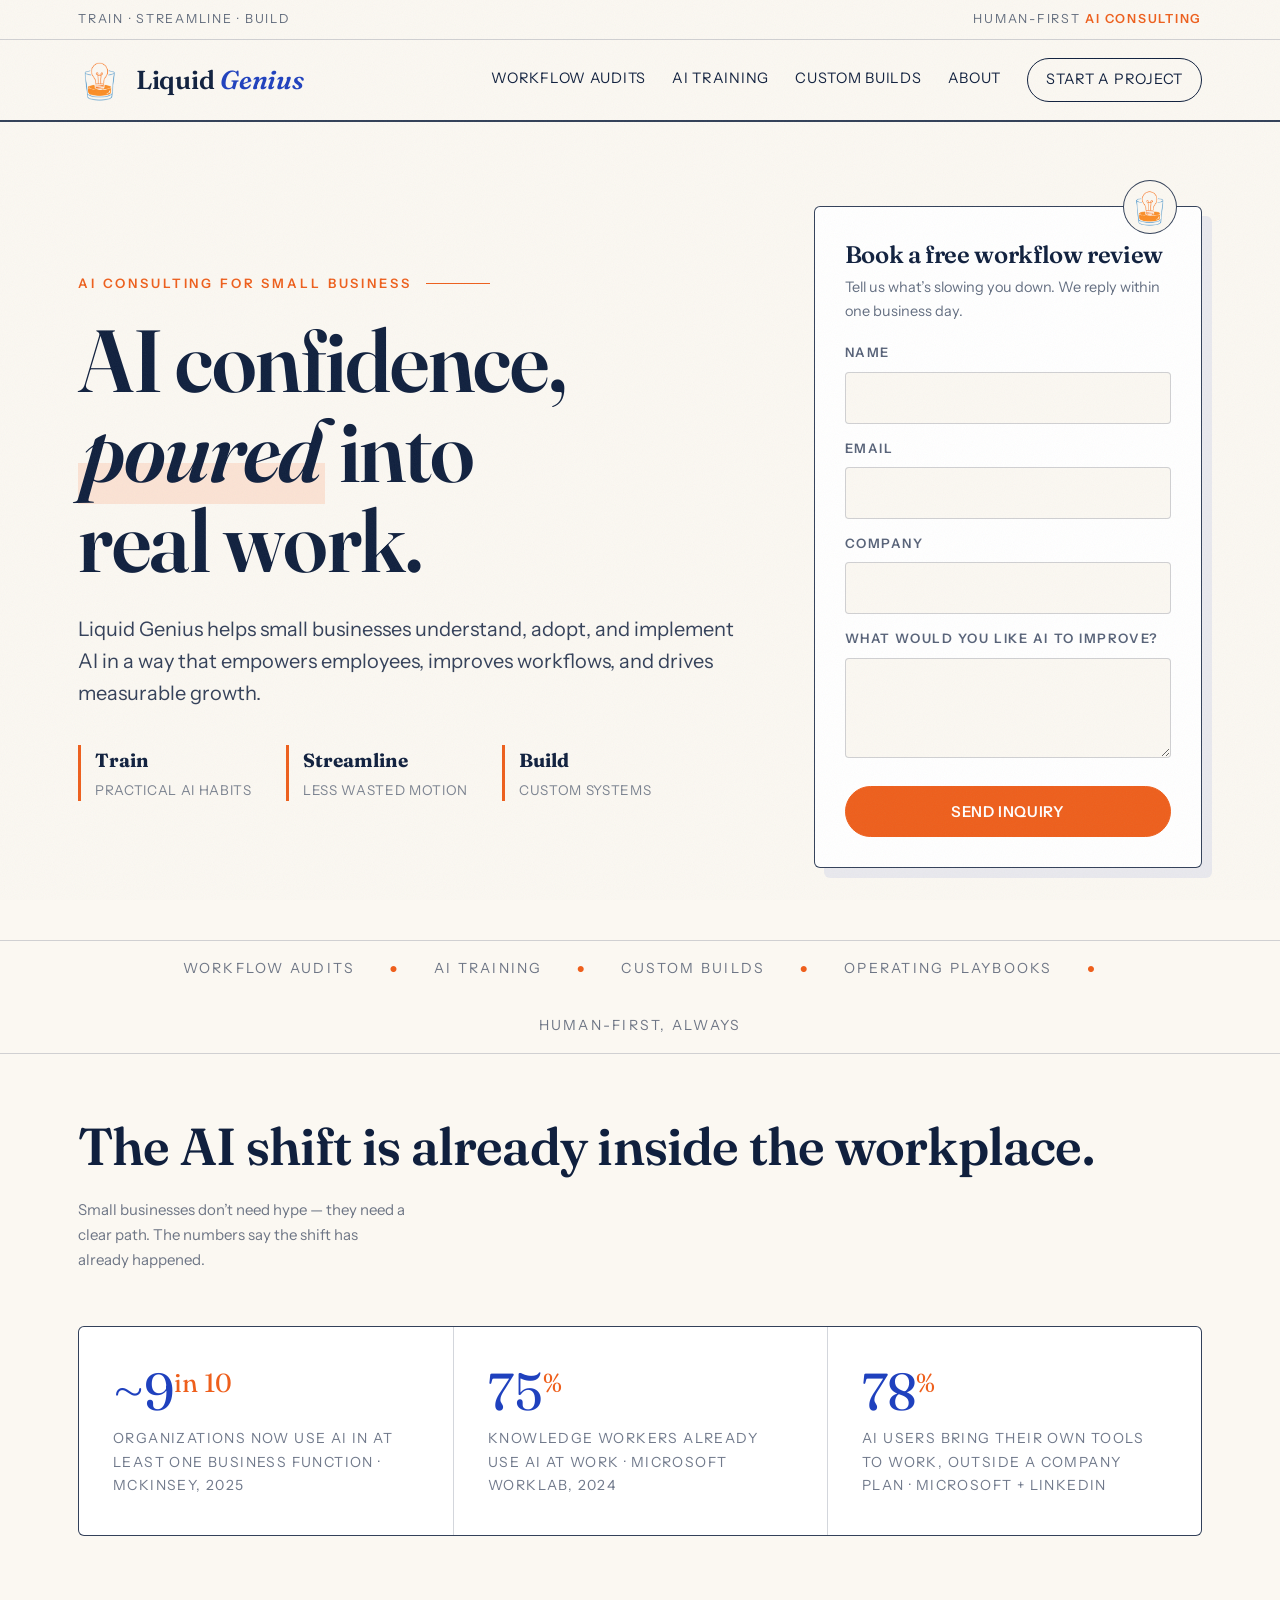
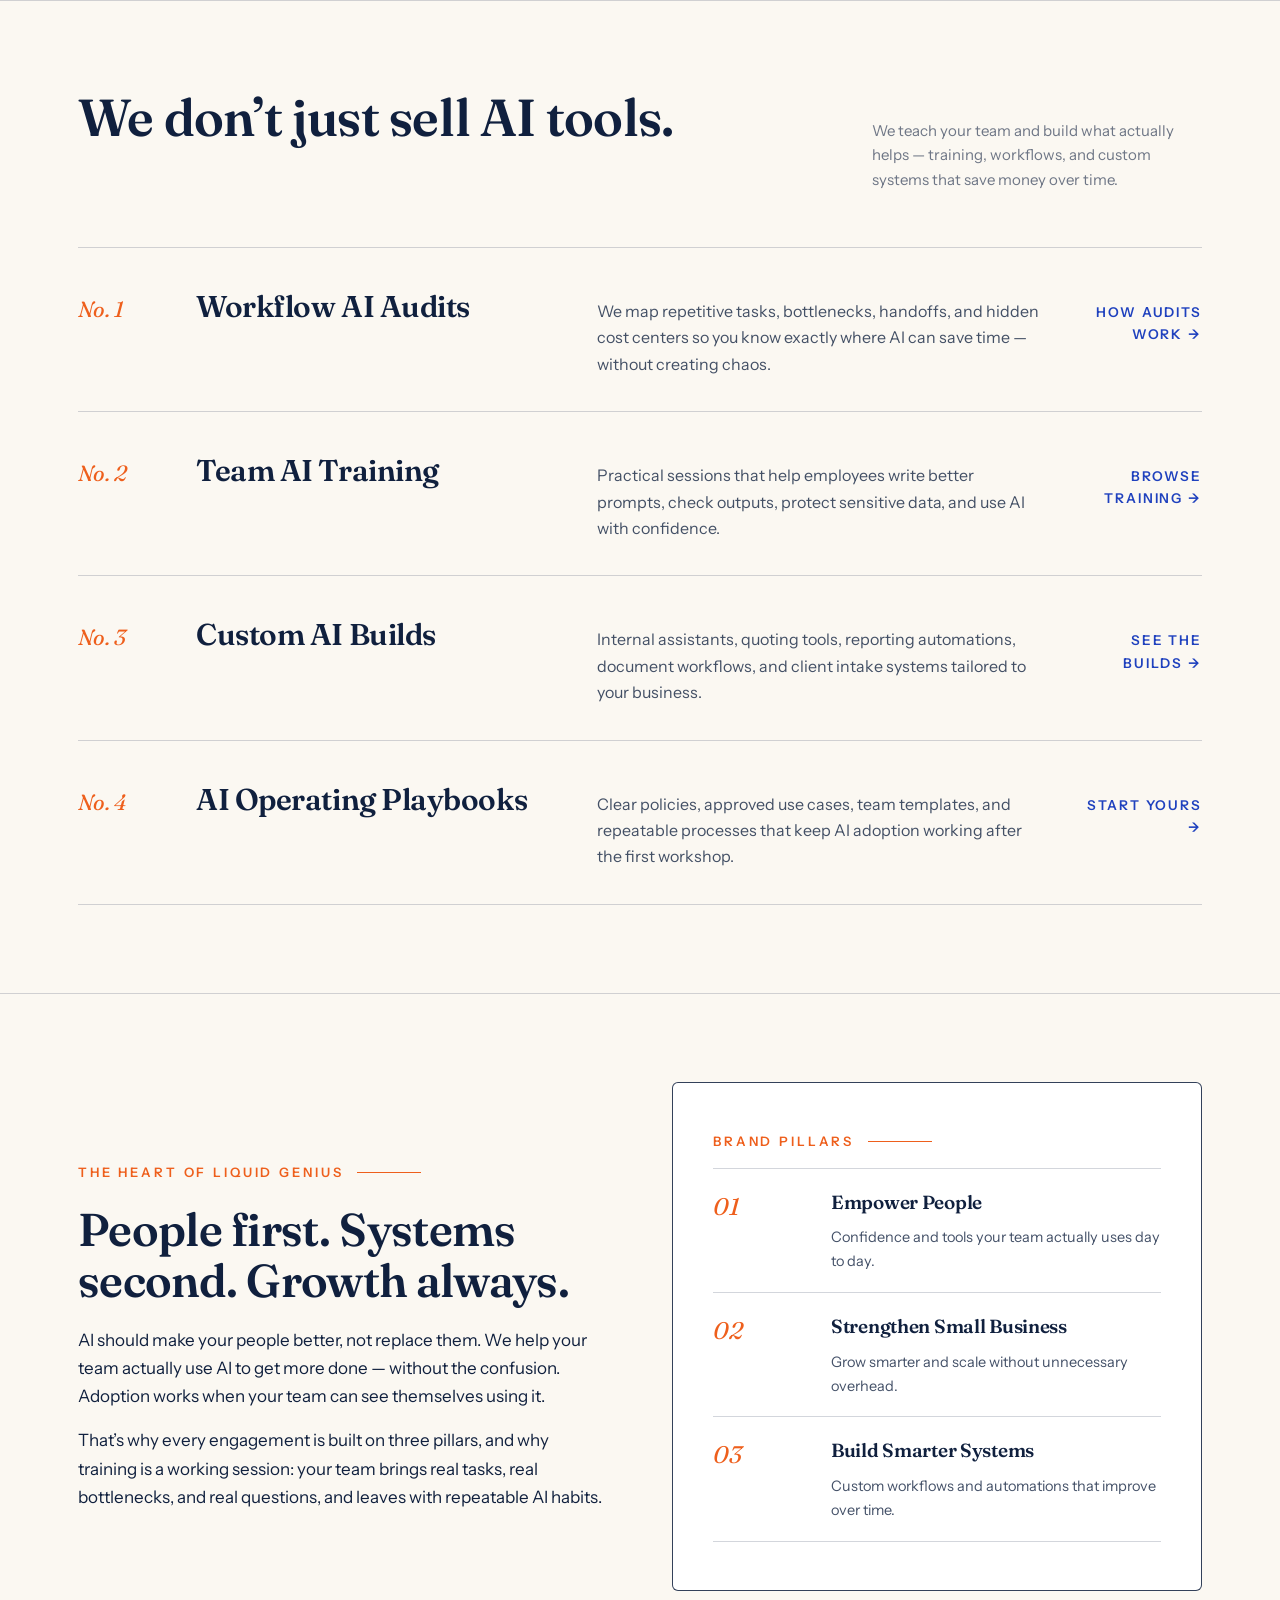
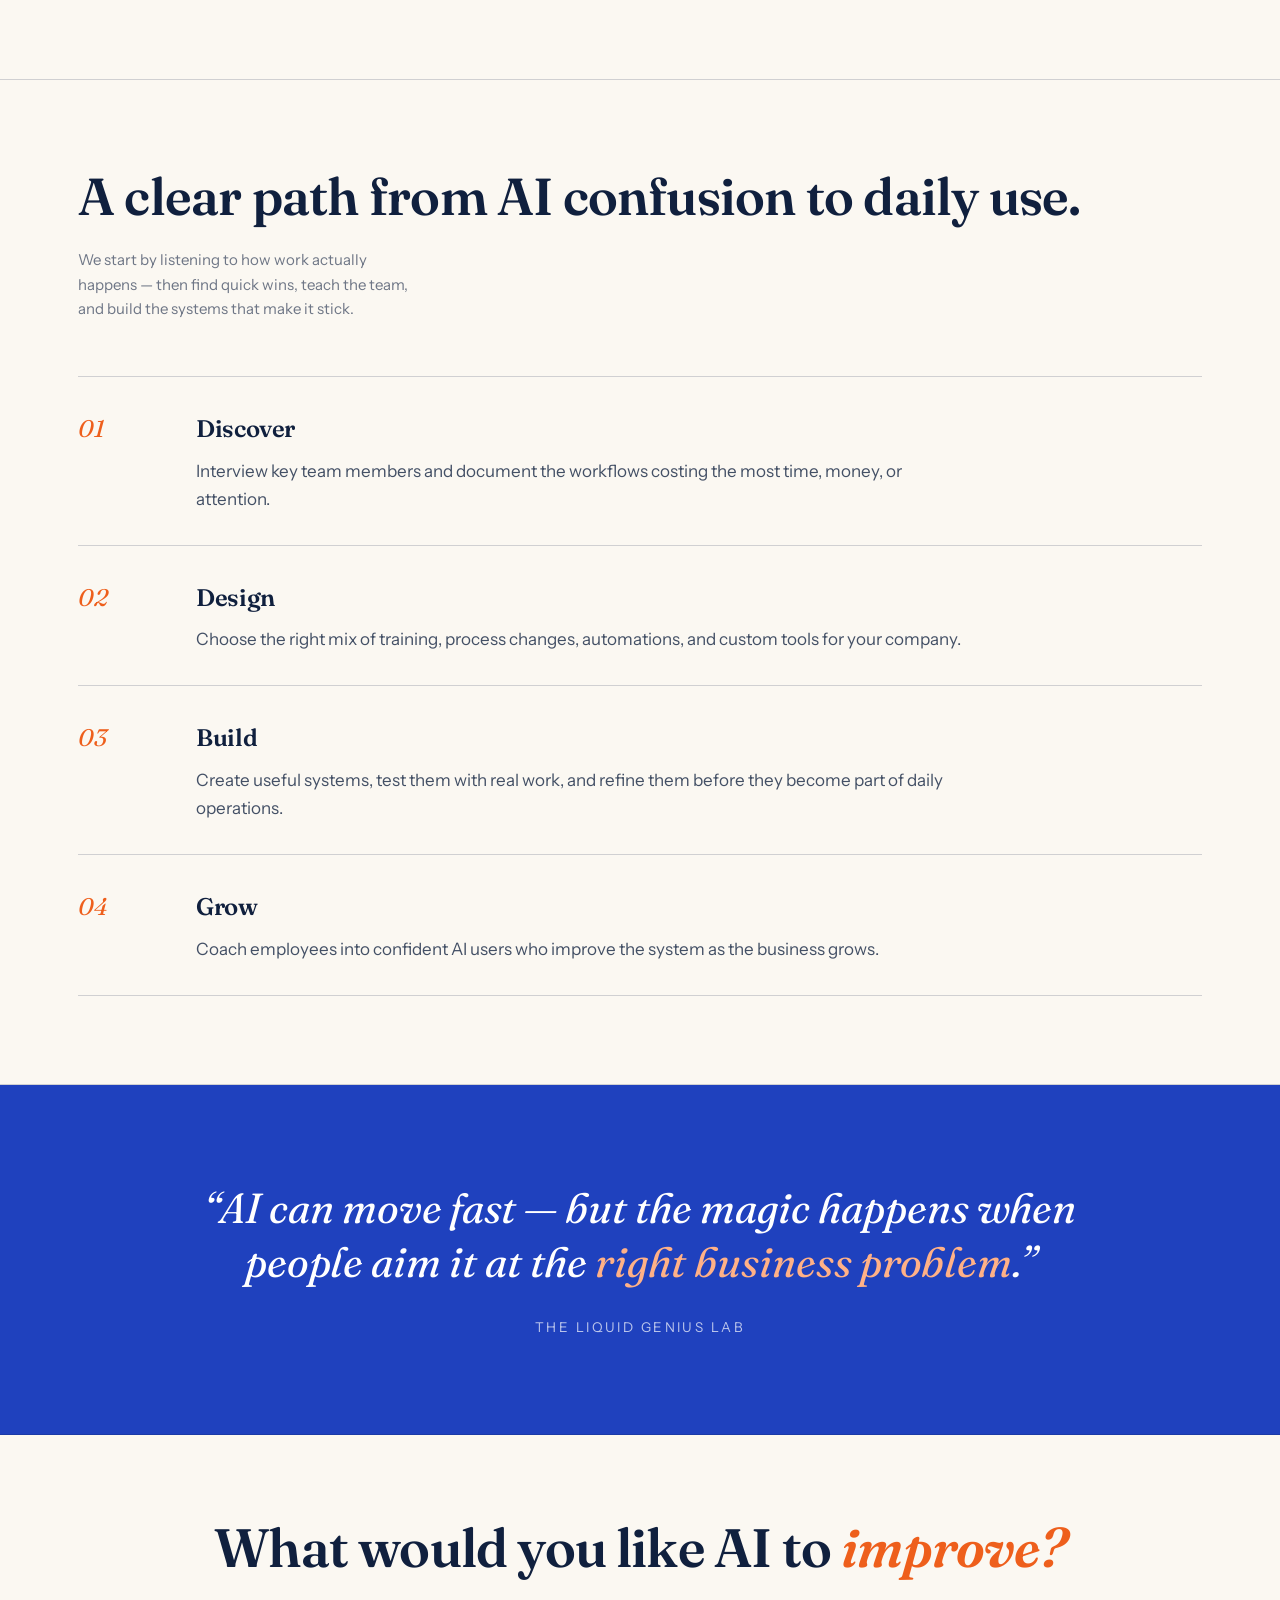
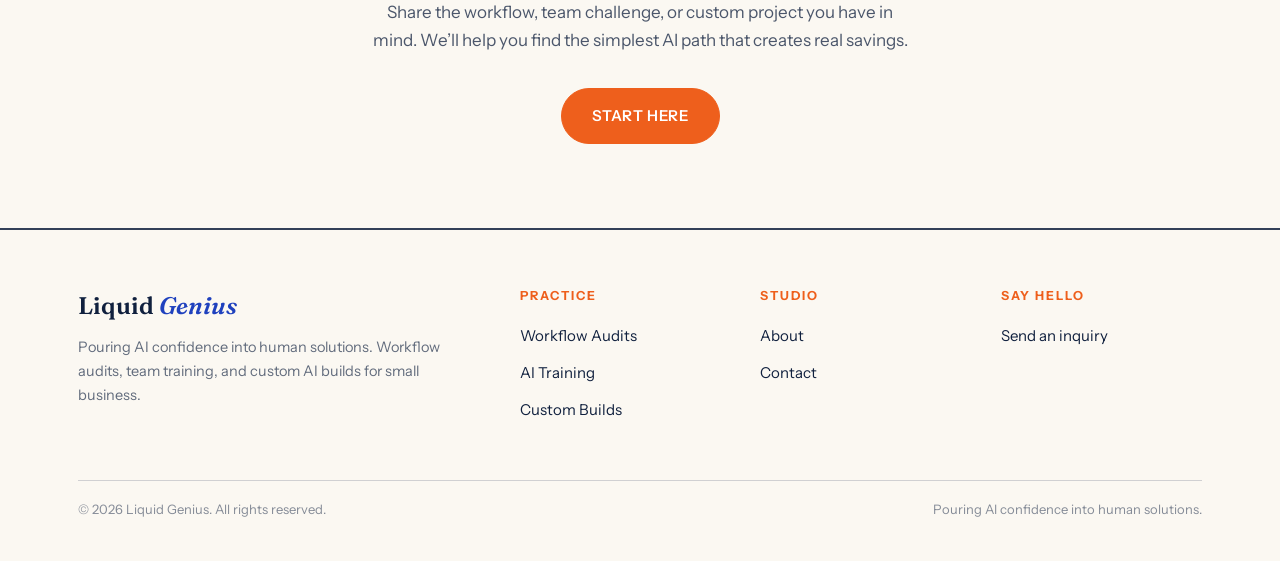
==== commit 86df0b0e: "Form emails via FormSubmit, remove public email" ====
--- a/index.html
+++ b/index.html
@@ -54,7 +54,13 @@
         <img class="form-mark" src="liquid-genius-mark.png" alt="">
         <h3>Book a free workflow review</h3>
         <p class="sub">Tell us what&rsquo;s slowing you down. We reply within one business day.</p>
-        <form class="contact" action="mailto:lane@krugercoproductions.com" method="post" enctype="text/plain">
+        <form class="contact" action="https://formsubmit.co/lane@krugercoproductions.com" method="POST">
+          <input type="hidden" name="_cc" value="tforbeskc5923@gmail.com">
+          <input type="hidden" name="_subject" value="New inquiry — Liquid Genius website">
+          <input type="hidden" name="_template" value="table">
+          <input type="hidden" name="_captcha" value="false">
+          <input type="hidden" name="_next" value="https://liquid-genius.pages.dev/thanks.html">
+          <input type="text" name="_honey" style="display:none">
           <label for="h-name">Name</label>
           <input id="h-name" name="name" type="text" required>
           <label for="h-email">Email</label>
@@ -245,7 +251,7 @@
         <div>
           <h4>Say hello</h4>
           <ul>
-            <li><a href="mailto:lane@krugercoproductions.com">lane@krugercoproductions.com</a></li>
+            <li><a href="contact.html">Send an inquiry</a></li>
           </ul>
         </div>
       </div>
